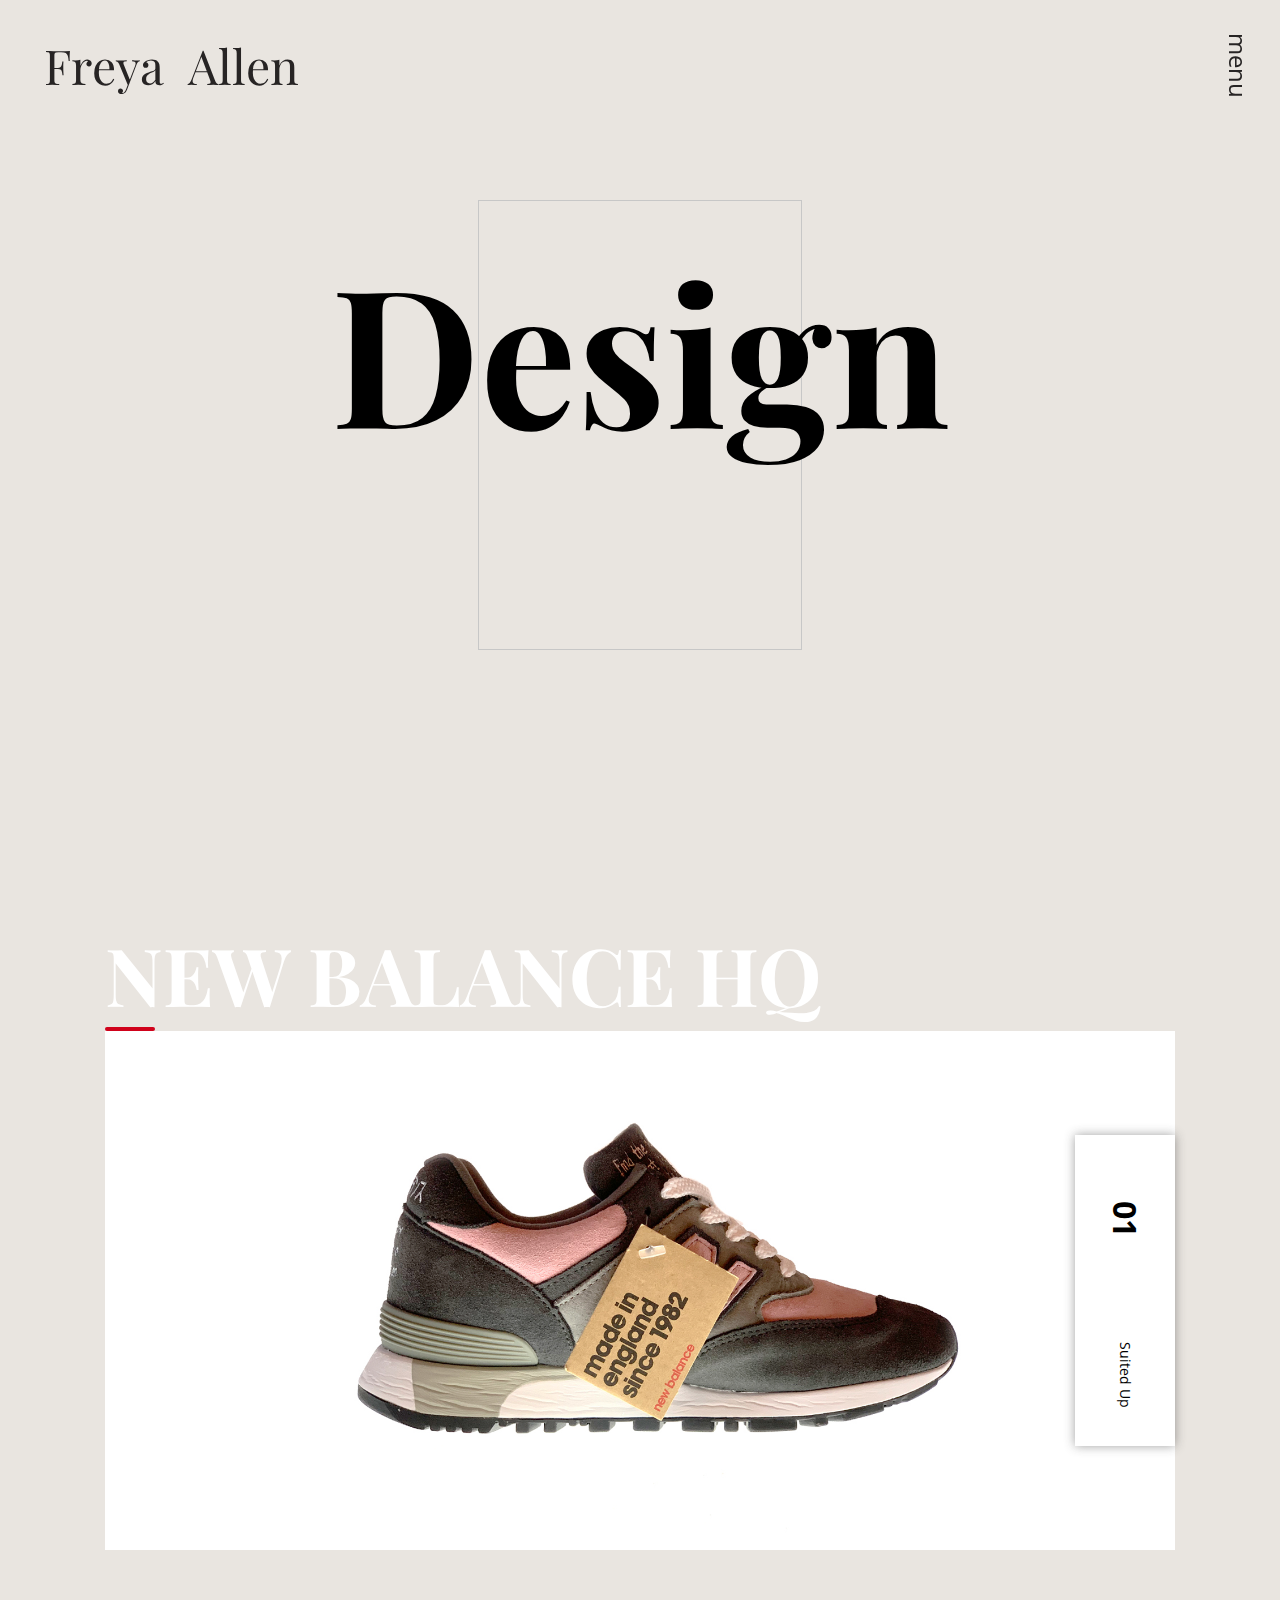
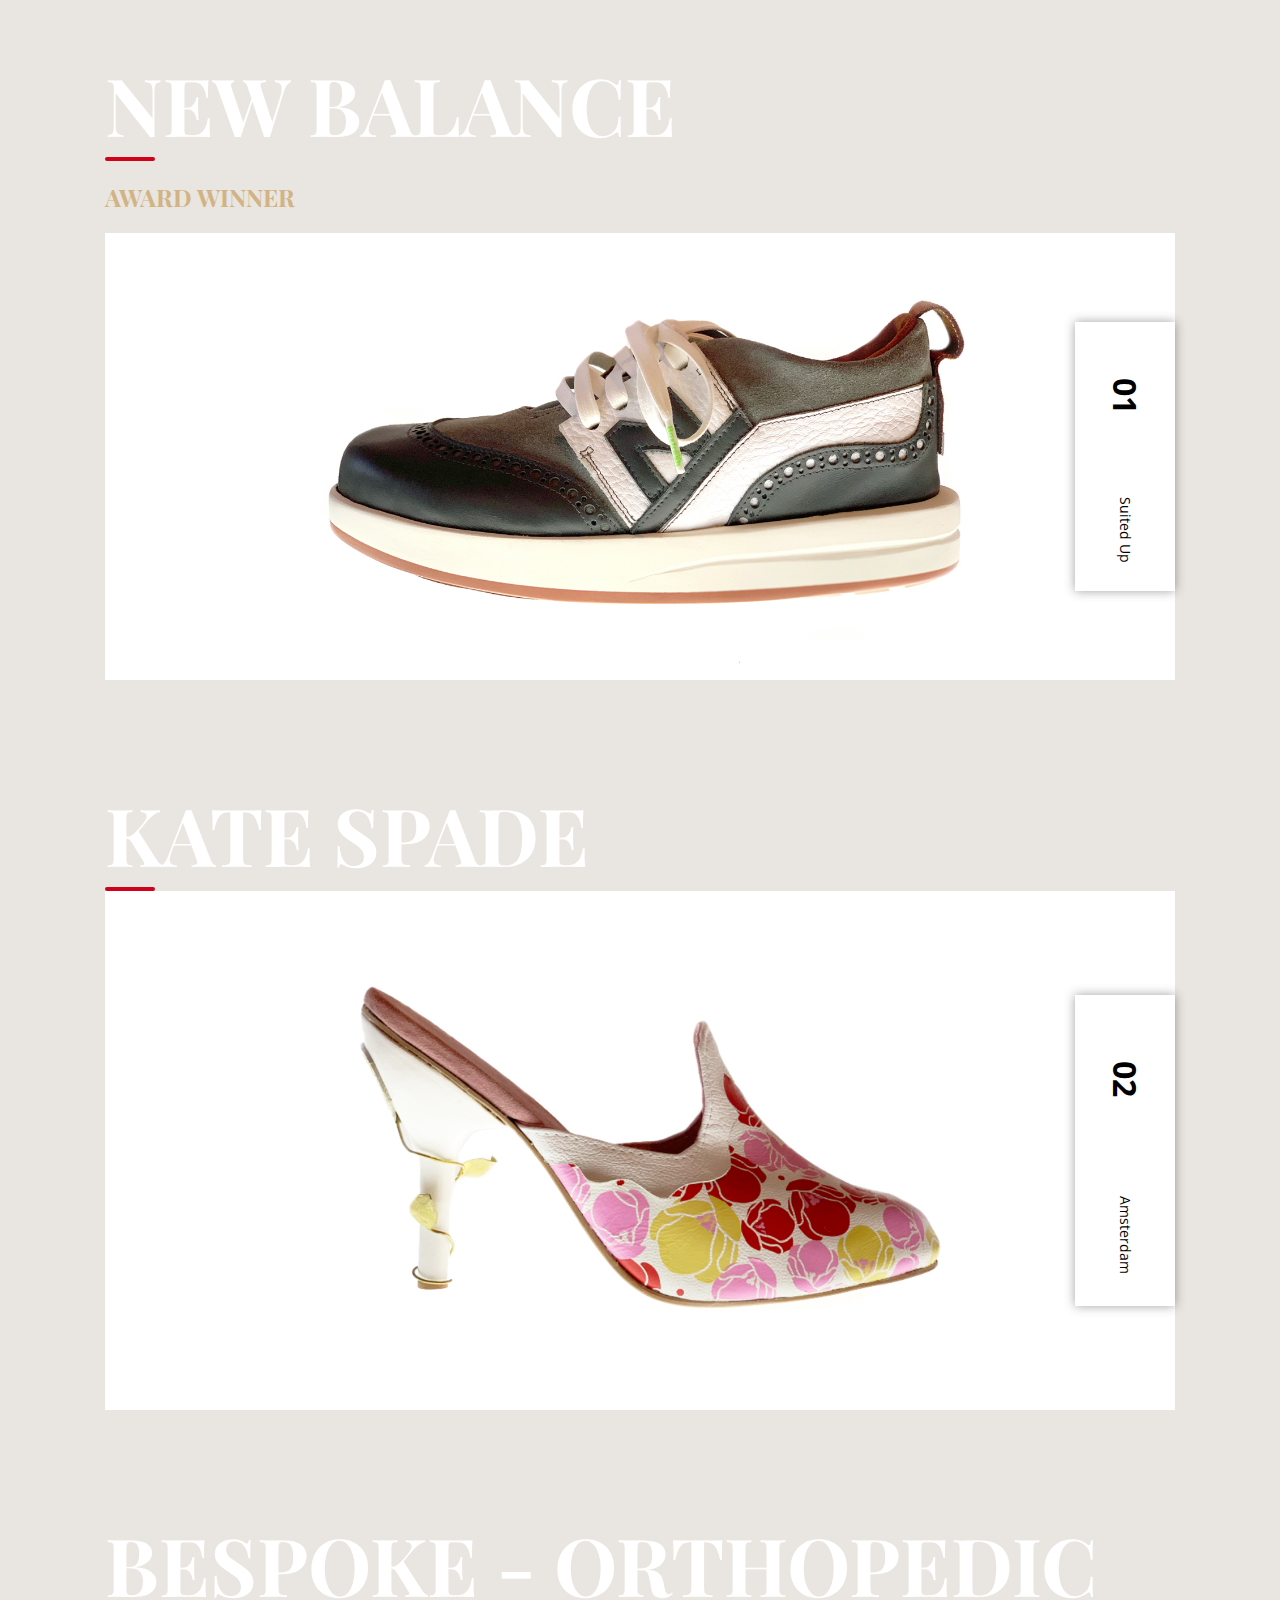
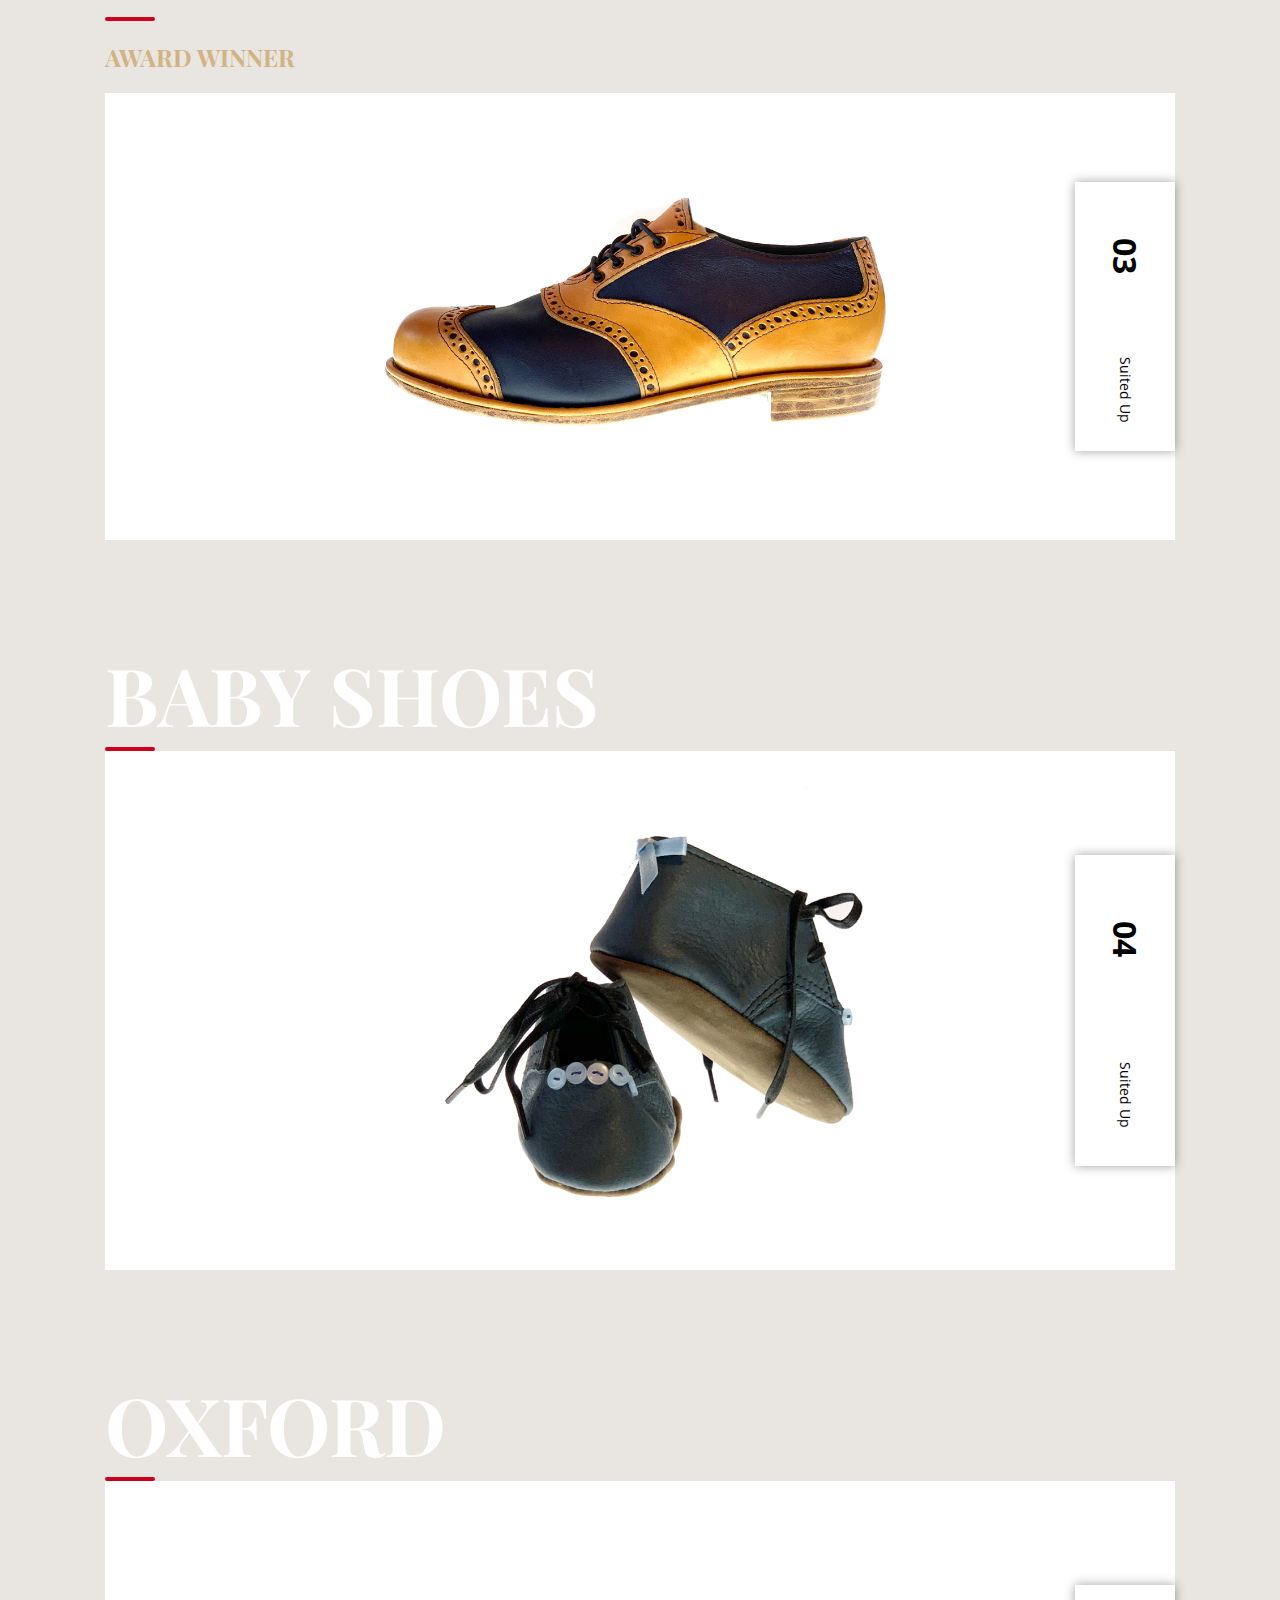
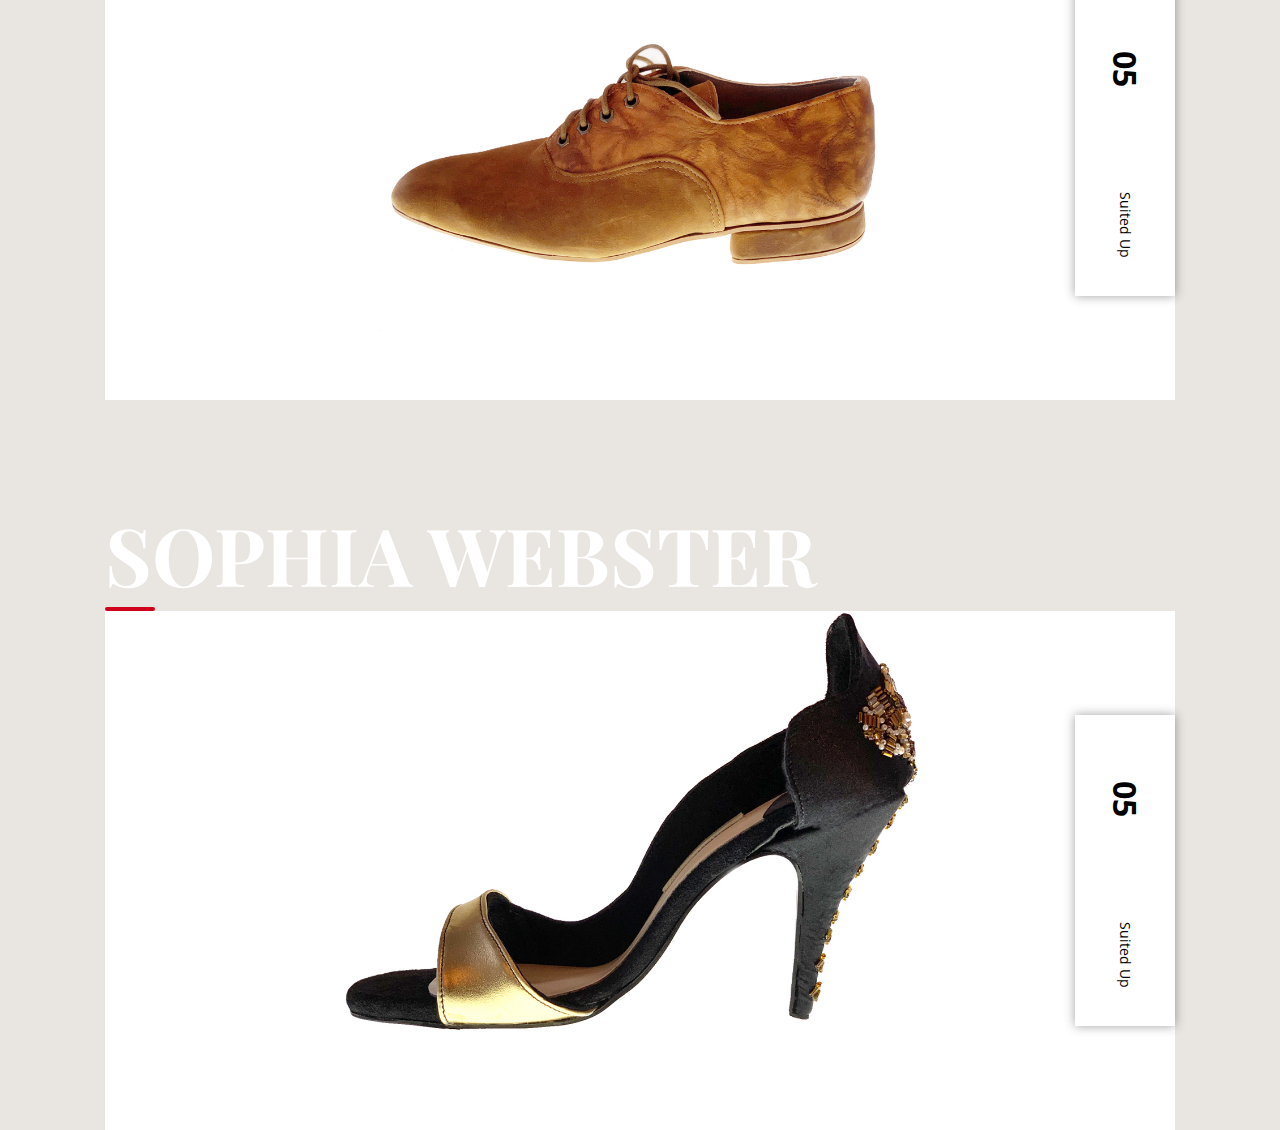
==== index.html @ 52ff070d "tilt.js removed" ====
<!doctype html>
<html lang="en">

<head>
    <meta charset="utf-8">
    <meta name="viewport" content="width=device-width, initial-scale=1.0">
    <title>P-Number</title>
    <link href="https://fonts.googleapis.com/css?family=Open+Sans:300,400" rel="stylesheet">
    <link rel="stylesheet" href="https://use.fontawesome.com/releases/v5.6.1/css/all.css" integrity="sha384-gfdkjb5BdAXd+lj+gudLWI+BXq4IuLW5IT+brZEZsLFm++aCMlF1V92rMkPaX4PP"
        crossorigin="anonymous">
    <link href="https://fonts.googleapis.com/css?family=Playfair+Display:400,700" rel="stylesheet">
    <link rel="stylesheet" href="css/styles.css">
</head>

<body id="body">


    <div id="navbar">
        <a href="portfolio.html">
            <ul class="logo" id="logo">
                <li class="spaced">F</li>
                <li class="ghost">r</li>
                <li class="ghost">e</li>
                <li class="ghost">y</li>
                <li class="ghost">a</li>
                <li class="spaced">A</li>
                <li class="ghost">l</li>
                <li class="ghost">l</li>
                <li class="ghost">e</li>
                <li class="ghost">n</li>
            </ul>
        </a>

        <a href="#" class="menu" id="menu">menu</a>
    </div>

    <nav class="overlay" id="overlay">

        <div class="right">
            <div class="right-one"></div>
            <div class="right-two"></div>
        </div>

        <ul>
            <li><a href="index.html">Portfolio</a><span class="number">01</span></li>
            <li><a href="gallery.html">Gallery</a><span class="number">02</span></li>
            <li><a href="about.html">About</a><span class="number">03</span></li>
            <li><a href="contact.html">Contact</a><span class="number">04</span></li>
        </ul>

        <a href="#" class="menu" id="close">close</a>

    </nav>


    <div class="floating-links">
        <a class="social"><i class="fab fa-linkedin"></i></a>
        <a class="social"><i class="fab fa-instagram"></i></a>
        <a class="social"><i class="fab fa-behance-square"></i></a>
    </div>


    <main>





        <section class="titles" id="titles">
            <div class="borderbox" id="borderbox">
                <h1 class="big-title">Design</h1>
                <svg width="312px" height="152px" viewBox="0 0 312 152" version="1.1" xmlns="http://www.w3.org/2000/svg"
                    xmlns:xlink="http://www.w3.org/1999/xlink">
                    <!-- Generator: Sketch 52.5 (67469) - http://www.bohemiancoding.com/sketch -->
                    <title>Artboard</title>
                    <desc>Created with Sketch.</desc>
                    <g id="Artboard" stroke="none" stroke-width="1" fill="none" fill-rule="evenodd">
                        <g id="shoe" transform="translate(15.000000, 11.000000)" stroke="#000000" stroke-width="2">
                            <g id="Shoes">
                                <path class="shoe" d="M7.92676798,108.830352 C5.75807391,108.830352 4,109.95956 4,111.352508 L4,119.647544 C4,122.781678 7.95566629,125.322394 12.8352279,125.322394 L261.682605,125.322394 C266.562167,125.322394 271.020222,122.781678 271.020222,119.647544 C272.466019,106.096381 272.466019,99.3207992 271.020222,99.3207992 L7.92676798,108.830352 Z"
                                    id="Rectangle-8"></path>
                                <path class="shoe" d="M171.928632,5.70487877 C171.851693,5.70485238 171.774755,5.70567859 171.697834,5.70735722 C165.947253,5.83285117 161.387218,10.5963514 161.512712,16.3469328 L161.66393,23.2762868 C161.665321,23.3399941 161.66874,23.4036409 161.674184,23.4671304 C161.815733,25.1179241 163.268714,26.3414106 164.919508,26.1998659 C166.960008,26.0249017 168.760836,26.2415156 170.314018,26.8614777 C172.241778,27.6309549 176.656843,30.1978385 183.656652,34.6070574 C184.157229,34.922374 184.739861,35.0826467 185.331283,35.0677217 C186.987616,35.0259228 188.296454,33.6493148 188.254655,31.9929822 L187.591378,5.71024906 L171.928632,5.70487877 Z"
                                    id="Rectangle-9" transform="translate(174.882906, 20.386778) rotate(40.000000) translate(-174.882906, -20.386778) "></path>
                                <path class="shoe" d="M8.4105166,104.100844 L260.566667,104.100844 C263.32809,104.100844 265.566667,101.862268 265.566667,99.100844 L265.566667,37.7873596 C265.566667,19.2167689 259.309363,19.2167689 246.794756,37.7873596 C218.4,74.6890574 179.723333,68.1194475 170.074771,29.9380084 C166.499253,11.0083175 154.065715,15.9864051 131.461982,28.7286441 C121.816383,34.166088 110.318842,41.0173452 96.867397,48.0279806 C74.6831867,59.5899663 47.1845877,71.5854416 13.9142346,78.3874522 C2.9617796,84.653914 -0.37758099,92.2748937 3.896153,101.250391 L3.8961597,101.250388 C4.7252758,102.991659 6.4819267,104.100844 8.4105166,104.100844 Z"
                                    id="Path-2" transform="translate(133.831736, 60.757785) rotate(-2.000000) translate(-133.831736, -60.757785) "></path>
                                <path class="shoe" d="M23.1082655,98.951984 L249.991917,91.2691969 C252.862739,91.2691969 255.19,89.2047564 255.19,86.6581399 L255.19,65.3039003"
                                    id="Path-3" stroke-linecap="round"></path>
                            </g>
                        </g>
                    </g>
                </svg>
            </div>
        </section>

        <div id="container">
            <div id="inner"></div>
          </div>

          <div class="box">
            <div class="box-titles">
                <h1 class="project-title">NEW BALANCE HQ</h1>
                <div class="line"></div>
                
            </div>
            <div id="image" class="image6">
                <div class="settings">
                    <h5>01</h5>
                    <h6>Suited Up</h6>
                </div>
            </div>
        </div>

        <div class="box">
            <div class="box-titles">
                <h1 class="project-title">NEW BALANCE</h1>
                <div class="line"></div>
                <h3 class="award">Award Winner</h3>
            </div>
            <div id="image" class="image1">
                <div class="settings">
                    <h5>01</h5>
                    <h6>Suited Up</h6>
                </div>
            </div>
        </div>

        <div class="box">
            <div class="box-titles">
                <h1 class="project-title">KATE SPADE</h1>
                <div class="line"></div>
            </div>
            <div id="image" class="image2">
                <div class="settings">
                    <h5>02</h5>
                    <h6>Amsterdam</h6>
                </div>
            </div>
        </div>

        <div class="box">
            <div class="box-titles">
                <h1 class="project-title">bespoke - orthopedic</h1>
                <div class="line"></div>
                <h3 class="award">Award Winner</h3>
            </div>
            <div id="image" class="image3">
                <div class="settings">
                    <h5>03</h5>
                    <h6>Suited Up</h6>
                </div>
            </div>

        </div>

        <div class="box">
            <div class="box-titles">
                <h1 class="project-title">baby shoes</h1>
                <div class="line"></div>
            </div>
            <div id="image" class="image4">
                <div class="settings">
                    <h5>04</h5>
                    <h6>Suited Up</h6>
                </div>
            </div>
        </div>

        <div class="box">
            <div class="box-titles">
                <h1 class="project-title">oxford
                </h1>
                <div class="line"></div>
            </div>
            <div id="image" class="image5">
                <div class="settings">
                    <h5>05</h5>
                    <h6>Suited Up</h6>
                </div>
            </div>
        </div>

        <div class="box">
            <div class="box-titles">
                <h1 class="project-title">Sophia Webster
                </h1>
                <div class="line"></div>
            </div>
            <div id="image" class="image7">
                <div class="settings">
                    <h5>05</h5>
                    <h6>Suited Up</h6>
                </div>
            </div>
        </div>

    </main>


    <script src="js/work.js"></script>



</body>


</html>
---- css/styles.css ----
/* MOBILE AND GLOBAL STYLES */


#titles {
  perspective: 25px;
}

#borderbox {
  transition: transform 0.5s;
}


.shoe {
  stroke: rgb(39, 36, 36);
  stroke-width: 1;
  stroke-dasharray: 1150;
  stroke-dashoffset: 1150;
  animation: offset 3s 0.5s linear forwards;
}

@keyframes offset {
  100% {
    stroke-dashoffset: 0;
  }
}


* {
  margin: 0;
  padding: 0;
  font-family: 'Playfair Display', serif;
  box-sizing: border-box;
  cursor: url('../svg/cursor.svg'), default;
}

a {
  text-decoration: none;
}

body {
  background-color: rgb(233, 229, 224);
  transition: 1s;
}

main {
  margin: 200px 0 0 0;
}

.big-title {
  font-size: 400%;
  white-space: nowrap;
}

.floating-links {
  width: 85px;
  height: 40%;
  margin: auto;
  position: fixed;
  display: flex;
  flex-direction: column;
  justify-content: center;
  visibility: hidden;
}

.social {
  color: #D1B384;
  margin: 0 auto 5px auto;
  text-align: center;
  font-size: 200%;
  transition: 0.5s;
}

.social:hover {
  color: white;
}

#titles {
  transition: 2s;
}

.scaled {
  transform: scale(0.3);
  transition: 2s;
}

#navbar {
  top: 0px;
  position: fixed;
  width: 100%;
  height: 70px;
  z-index: 1;
}

.line {
  height: 4px;
  width: 50px;
  background-color: #D0021B;
  border-radius: 100px;
}

.logo {
  list-style-type: none;
  display: inline-block;
  margin-left: 20px;
  padding: 0;
  height: 70px;
  line-height: 70px;
  color: rgb(39, 36, 36);
}

.logo li {

  float: left;
  font-size: 200%;
  opacity: 1;
  transition: all 0.3s ease-in-out;
  max-width: 2em;
}

.logo.hidden li.spaced {
  padding-left: 0;
}

.logo li.spaced {
  padding-left: 0.5em;
}

.logo.hidden li.ghost {
  opacity: 0;
  max-width: 0;
}

.menu {
  margin-right: 10px;
  height: 70px;
  line-height: 70px;
  float: right;
  transform: rotate(90deg);
  color: rgb(39, 36, 36);
  font-size: 100%;
  border-bottom: 2px solid transparent;
  transition: 0.5s;
  font-family: 'Open Sans', sans-serif;
}



.menu:hover {
  border-bottom: 2px solid rgb(39, 36, 36);
}

#close {
  color: white;
  border-bottom: 2px solid transparent;
}

#close:hover {
  border-bottom: 2px solid white;
}



.overlay {
  position: fixed;
  background-color: rgb(39, 36, 36);
  top: 0;
  left: 0;
  width: 100%;
  height: 0%;
  opacity: 0;
  visibility: hidden;
  transition: opacity .35s, visibility .35s;
  overflow: hidden;
  z-index: 2;
}

.overlay ul {
  flex: 1;
  height: 100vh;
  display: flex;
  flex-direction: column;
  justify-content: center;
  margin: 0 0 0 0;
  font-size: 300%;
  list-style: none;
  text-align: right;
}

.overlay ul li {
  margin: 20px 10px;

}

.overlay ul li a {
  text-decoration: none;
  color: rgb(134, 134, 134);
  transition: 0.5s;
  border-right: 2px solid rgb(134, 134, 134);
  padding-right: 30px;
}

.number {
  display: inline-block;
  transform: rotate(90deg);
  font-size: 50%;
  font-weight: 700;
  color: rgb(134, 134, 134);
  transition: 0.5s;

}

.overlay ul li a:hover {
  color: white;
  border-right: 2px solid white;
}

.overlay ul li a:hover~.number {
  color: white;
}

.overlay.open {
  opacity: 1;
  visibility: visible;
  height: 100%;
}

nav {
  display: flex;
  flex-direction: row;
}

.right {
  visibility: hidden;
  flex: 1;
  height: 100vh;
  display: flex;
  flex-direction: column;
}

.right-one {
  visibility: hidden;
  flex: 1;
  background-image: url(../images/img2.jpg);
  background-position: center;
  background-size: cover;
}


.right-two {
  visibility: hidden;
  flex: 1;
  background-image: url(../images/img2.png);
  background-position: center;
  background-size: cover;
}


.box {
  width: 95%;
  height: 70vh;
  margin: 100px auto 0 auto;
  text-align: left;
  position: relative;
  display: flex;
  flex-direction: column;
  transition: 1s;
}

.box:hover>.box-titles>.line {
  width: 300px;
  transition: 0.2s;
}

.line {
  transition: 0.2s;
}

h5 {
  margin: auto 0;
  font-size: 200%;
  font-family: 'Open Sans', sans-serif;
}

h6 {
  margin: auto 0;
  font-size: 90%;
  font-family: 'Open Sans', sans-serif;
  font-weight: 400;
  padding-bottom: 0px;
}

h6,
h5 {
  transform: rotate(0deg);
  margin: auto;
}

.settings {
  height: 60px;
  width: 70%;
  background-color: rgb(255, 255, 255);
  float: right;
  margin: 0 auto;
  display: flex;
  flex-direction: row;
  justify-content: space-around;
  box-shadow: 0px 0px 10px 0px rgba(50, 50, 50, 0.46);
}

#image {
  position: relative;
  height: 100%;
  display: flex;
  flex-direction: column;
  justify-content: flex-end;
}

.image1 {
  background-image: url(../images/shoes/NB1.jpg);
  background-position: center;
  background-size: cover;
}


.image1:hover {
  animation: image-1 8s infinite;
}

@keyframes image-1 {

  0% {
    background-image: url(../images/shoes/NB1.jpg);
  }

  25% {
    background-image: url(../images/shoes/NB2.jpg);
  }

  50% {
    background-image: url(../images/shoes/NB3.jpg);
  }

  75% {
    background-image: url(../images/shoes/NB4.jpg);
  }

  100% {
    background-image: url(../images/shoes/NB1.jpg);
  }
}

.image2 {
  background-image: url(../images/shoes/amsterdam2.jpg);
  background-position: center;
  background-size: cover;
}

.image2:hover {
  animation: image-2 8s infinite;
}

@keyframes image-2 {

  0% {
    background-image: url(../images/shoes/amsterdam2.jpg);
  }

  25% {
    background-image: url(../images/shoes/amsterdam1.jpg);
  }

  50% {
    background-image: url(../images/shoes/amsterdam3.jpg);
  }

  75% {
    background-image: url(../images/shoes/amsterdam4.jpg);
  }

  100% {
    background-image: url(../images/shoes/amsterdam2.jpg);
  }
}


.image3 {
  background-image: url(../images/shoes/bespoke3.jpg);
  background-position: center;
  background-size: cover;
}

.image3:hover {
  animation: image-3 8s infinite;
}

@keyframes image-3 {

  0% {
    background-image: url(../images/shoes/bespoke3.jpg);
  }

  33% {
    background-image: url(../images/shoes/bespoke2.jpg);
  }

  66% {
    background-image: url(../images/shoes/bespoke4.jpg);
  }

  100% {
    background-image: url(../images/shoes/bespoke3.jpg);
  }
}


.image4 {
  background-image: url(../images/shoes/babyshoe1.jpg);
  background-position: center;
  background-size: cover;
}

.image4:hover {
  animation: image-4 8s infinite;
}

@keyframes image-4 {

  0% {
    background-image: url(../images/shoes/babyshoe1.jpg);
  }

  25% {
    background-image: url(../images/shoes/babyshoe2.jpg);
  }

  50% {
    background-image: url(../images/shoes/babyshoe3.jpg);
  }

  75% {
    background-image: url(../images/shoes/babyshoe4.jpg);
  }

  100% {
    background-image: url(../images/shoes/babyshoe1.jpg);
  }
}


.image5 {
  background-image: url(../images/shoes/Oxford1.jpg);
  background-position: center;
  background-size: cover;
}

.image5:hover {
  animation: image-5 8s infinite;
}

@keyframes image-5 {

  0% {
    background-image: url(../images/shoes/Oxford1.jpg);
  }

  33% {
    background-image: url(../images/shoes/Oxford2.jpg);
  }

  66% {
    background-image: url(../images/shoes/oxford3.jpg);
  }

  100% {
    background-image: url(../images/shoes/Oxford1.jpg);
  }
}


.image6 {
  background-image: url(../images/shoes/HQ1.jpg);
  background-position: center;
  background-size: cover;
}

.image6:hover {
  animation: image-6 8s infinite;
}

@keyframes image-6 {

  0% {
    background-image: url(../images/shoes/HQ1.jpg);
  }

  25% {
    background-image: url(../images/shoes/HQ2.jpg);
  }

  50% {
    background-image: url(../images/shoes/HQ3.jpg);
  }

  75% {
    background-image: url(../images/shoes/HQ4.jpg);
  }

  100% {
    background-image: url(../images/shoes/HQ1.jpg);
  }
}


.image7 {
  background-image: url(../images/shoes/sophia1.jpg);
  background-position: center;
  background-size: cover;
}

.image7:hover {
  animation: image-7 8s infinite;
}

@keyframes image-7 {

  0% {
    background-image: url(../images/shoes/sophia1.jpg);
  }

  25% {
    background-image: url(../images/shoes/sophia2.jpg);
  }

  50% {
    background-image: url(../images/shoes/sophia3.jpg);
  }

  75% {
    background-image: url(../images/shoes/sophia4.jpg);
  }

  100% {
    background-image: url(../images/shoes/sophia1.jpg);
  }
}

.box-titles {
  position: relative;
  color: white;
}

.project-title {
  font-size: 200%;
  text-transform: uppercase;
}

.award {
  color: #D1B384;
  text-transform: uppercase;
  margin: 20px 0 20px 0;
  font-size: 100%;
}

.project-description {
  margin: 20px 0 0 0;
  font-size: 100%;
  letter-spacing: 2px;
  font-family: 'Open Sans', sans-serif;
  font-weight: 100;
}

.titles {
  text-align: center;
  margin: 20vh auto 30vh auto;
  width: calc(100% - 160px);
}

.white-text {
  color: white;
}


.black-bc {
  background-color: rgb(39, 36, 36);
  transition: 1s;
}



/*    Contact Page     */

.separator {
  display: flex;
  width: 90%;
  height: 1px;
  background-color: rgb(199, 199, 199);
  margin: 50px auto;
}

.contact-page {
  width: 100%;
  display: flex;
  flex-direction: column;
  justify-content: space-evenly;
  padding-bottom: 150px;
}

.contact-text {
  width: 90%;
  margin: auto;
  font-size: 200%;
}

form {
  width: 90%;
  margin: auto;
  font-size: 200%;
  display: flex;
  flex-direction: column;
}

label {
  margin-bottom: 10px;
}

input {
  outline: none;
  margin-bottom: 50px;
  background-color: transparent;
  border: none;
  border-bottom: 1px solid rgb(39, 36, 36);
  width: 100%;
  height: 50px;
  font-size: 70%;
  transition: 0.5s;
}

input:focus {
  border-bottom: 1px solid #D1B384;
}

textarea {
  outline: none;
  margin-bottom: 50px;
  background-color: transparent;
  border: none;
  border-bottom: 1px solid rgb(39, 36, 36);
  width: 100%;
  font-size: 70%;
}

button {
  margin: 50px auto 0 0;
  font-size: 50%;
  background-color: rgb(39, 36, 36);
  color: white;
  padding: 20px 40px;
  font-weight: 100;
  font-family: 'Open Sans', sans-serif;
  transition: 0.3s;
  font-size: 50%;
  margin-bottom: 50px;

}

button:hover {
  background-color: rgb(51, 49, 49);
}


/*  End contact page   */

/*  Gallery   */

.img-col {
  display: flex;
  flex-direction: row;
  flex-wrap: wrap;
  width: 100%;
  margin: auto;
}

.gallery-img {
  margin: auto;
  object-fit: cover;
  height: 50vh;
  width: 100%;
}

.borderbox {
  display: flex;
  flex-direction: column;
  align-items: center;
  justify-content: center;
  margin: auto;
  border: 1px solid rgb(199, 199, 199);
  width: 50%;
  min-height: 50vh;
  transition: 1s;
}

.black-border {
  border: 1px solid rgb(39, 36, 36);
}

.about-img {
  margin: auto;
  object-fit: cover;
  width: 90%;
  height: 70vh;
}

.about-page {
  width: 100%;
  display: flex;
  flex-direction: column;
  justify-content: space-between;
}

.about-text {
  display: flex;
  flex-direction: column;
  justify-content: flex-start;
  width: 90%;
  margin: auto auto 50px auto;
  font-size: 200%;
}

.button {
  margin: 50px auto 0 0;
  font-size: 50%;
  background-color: rgb(39, 36, 36);
  color: white;
  padding: 20px 40px;
  font-weight: 100;
  font-family: 'Open Sans', sans-serif;
  transition: 0.3s;

}

.button:hover {
  background-color: rgb(51, 49, 49);

}

/*  End gallery page   */

/*  About   */

.cv {
  padding-top: 100px;
  margin: auto;
  width: 95%;
  display: flex;
  flex-direction: column;
  height: 100vh;
}

.cv-title {
  font-size: 350%;
}

.xp-list {
  list-style-position: inside;
  list-style-image: url(../svg/bulletpoint.svg)
}

.xp-title {
  font-size: 150%;
}


/*  End about page   */

/* TABLET STYLES */


@media screen and (min-width: 500px) {

  /* applies to screens wider than 499px */
  main {
    margin: 200px 20px 0 20px;
  }

  #navbar {
    top: 30px;
    background-color: transparent;
  }

  .box,
  .about-page,
  .contact-page {
    width: calc(100% - 160px);
    margin: auto;
  }

  .box {
    margin-top: 100px;
  }

  .logo li {
    font-size: 250%;
  }

  .menu {
    font-size: 120%;
  }

  .overlay ul {

    font-size: 500%;
  }

  .right {
    visibility: hidden;
  }

  .right-one {
    visibility: hidden;
  }

  .right-two {
    visibility: hidden;
  }

  .dark {
    background-color: transparent;
    transition: 1s;
  }

  .img-col {
    width: calc(100% - 170px);
  }

  .floating-links {
    visibility: visible;
  }
}

/* between tablet and desktop*/
@media screen and (min-width: 800px) {

  .right {
    visibility: visible;
  }

  .right-one {
    visibility: visible;
  }

  .right-two {
    visibility: visible;
  }


  #image {
    position: relative;
    height: 100%;
    display: flex;
    flex-direction: row;
    justify-content: flex-end;
  }

  .settings {
    height: 60%;
    width: 100px;
    background-color: rgb(255, 255, 255);
    float: right;
    margin: auto 0;
    display: flex;
    flex-direction: column;
    justify-content: space-around;
    box-shadow: 0px 0px 10px 0px rgba(50, 50, 50, 0.46);
  }

  h6,
  h5 {
    transform: rotate(90deg);
    margin: auto;
  }

  .gallery-img {
    width: 50%;
  }

  .img-col {
    width: calc(100% - 170px);
  }

  .floating-links {
    visibility: visible;
  }

}


/* DESKTOP STYLES */

@media screen and (min-width: 1000px) {

  /* applies to screens wider than 999px */
  main {
    margin: 200px 20px 0 20px;
  }

  #navbar {
    top: 30px;
    background-color: transparent;
  }

  #close {
    margin: 30px 20px;
  }

  .logo li {
    font-size: 300%;
  }

  .menu {
    font-size: 150%;
  }

  .overlay ul {
    margin: 0 0 0 100px;
    font-size: 600%;
  }

  .right {
    visibility: visible;
  }

  .right-one {
    visibility: visible;
  }

  .right-two {
    visibility: visible;
  }

  .box,
  .cv,
  .img-col,
  .about-img {
    width: calc(100% - 170px);
  }

  .about-img {
    width: 50vh;
  }

  .project-title {
    font-size: 500%;

  }

  .award {
    font-size: 150%;
  }

  .project-description {
    font-size: 180%;
  }

  .big-title {
    font-size: 1200%;
    white-space: nowrap;
  }

  .dark {
    background-color: transparent;
    transition: 1s;
  }

  .contact-page,
  .about-page {
    flex-direction: row;
  }

  .contact-text,
  .about-text {
    width: 30%;
    margin: auto;
  }

  .separator {
    display: none;
  }

  form {
    width: 30%;
    margin: auto;
  }

  .floating-links {
    visibility: visible;
  }

  .borderbox {
    width: 30%;
  }

  .gallery-img {
    width: 50%;
  }


}
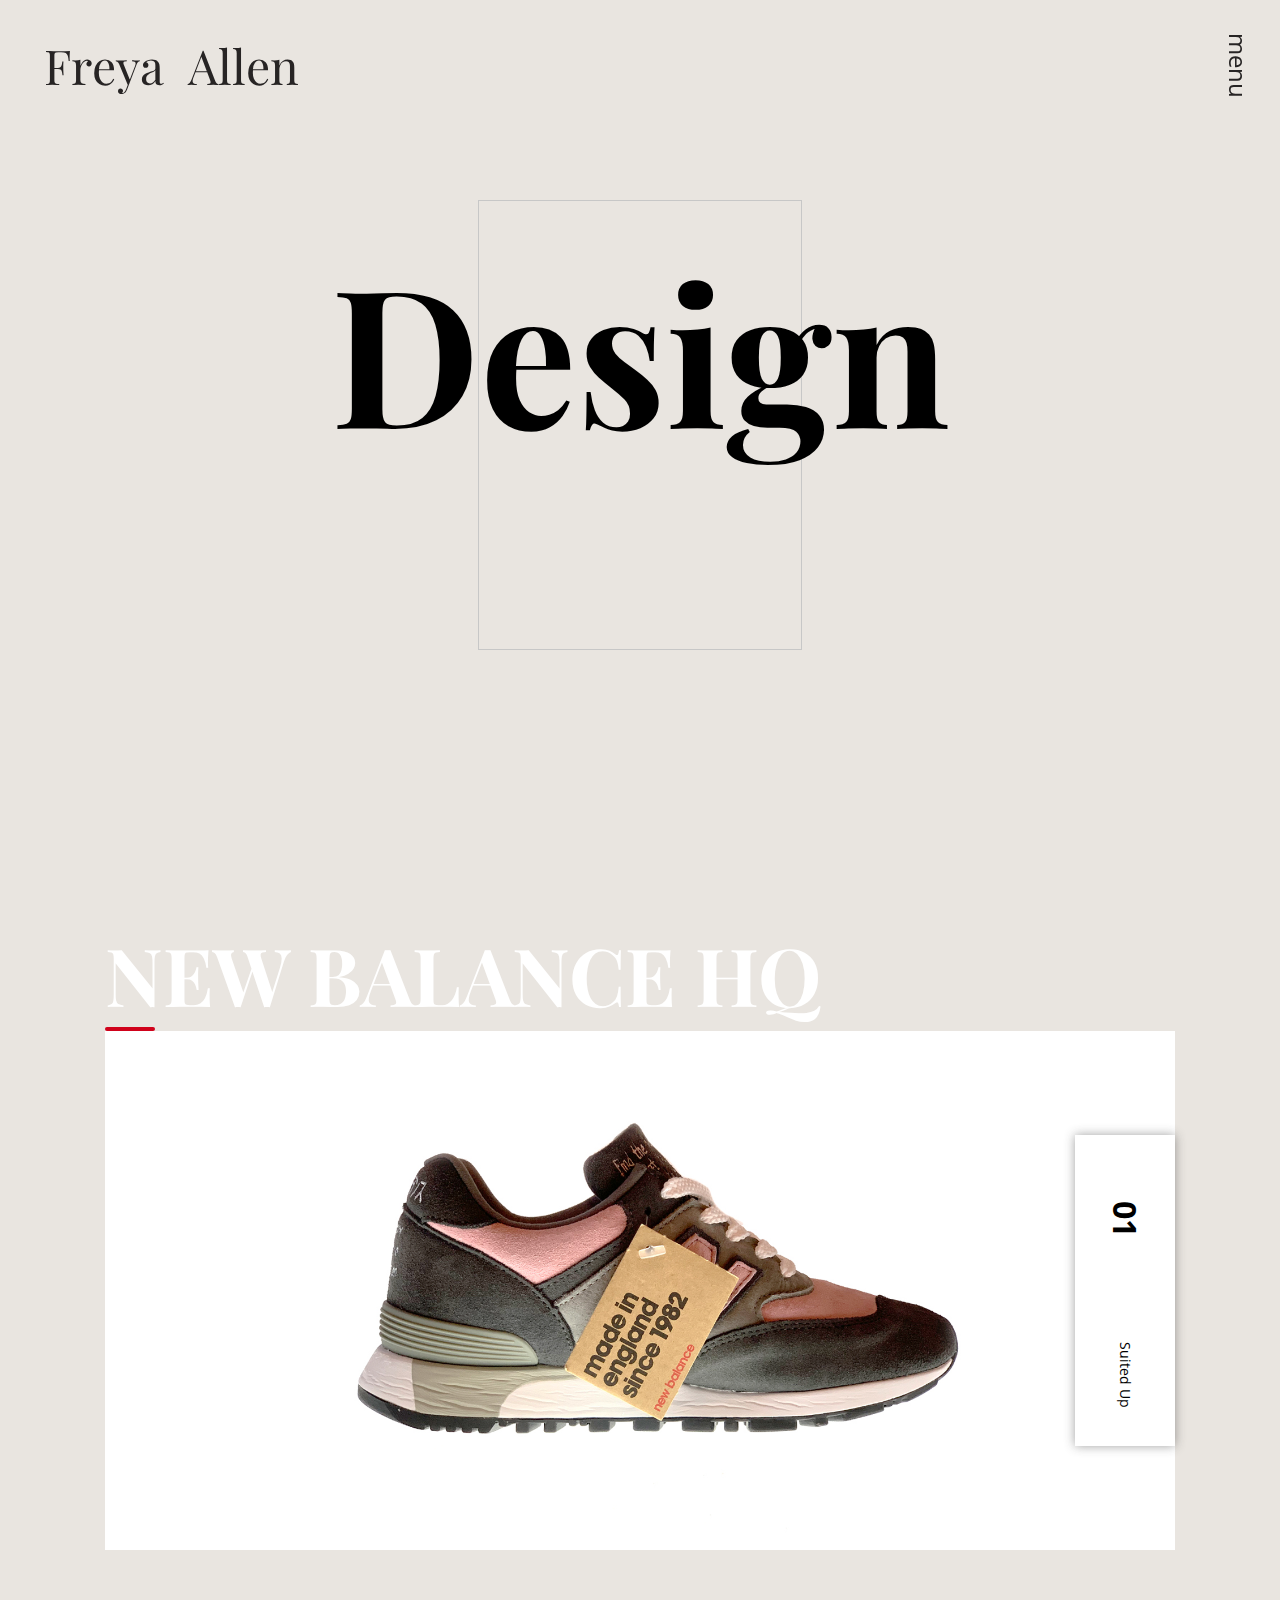
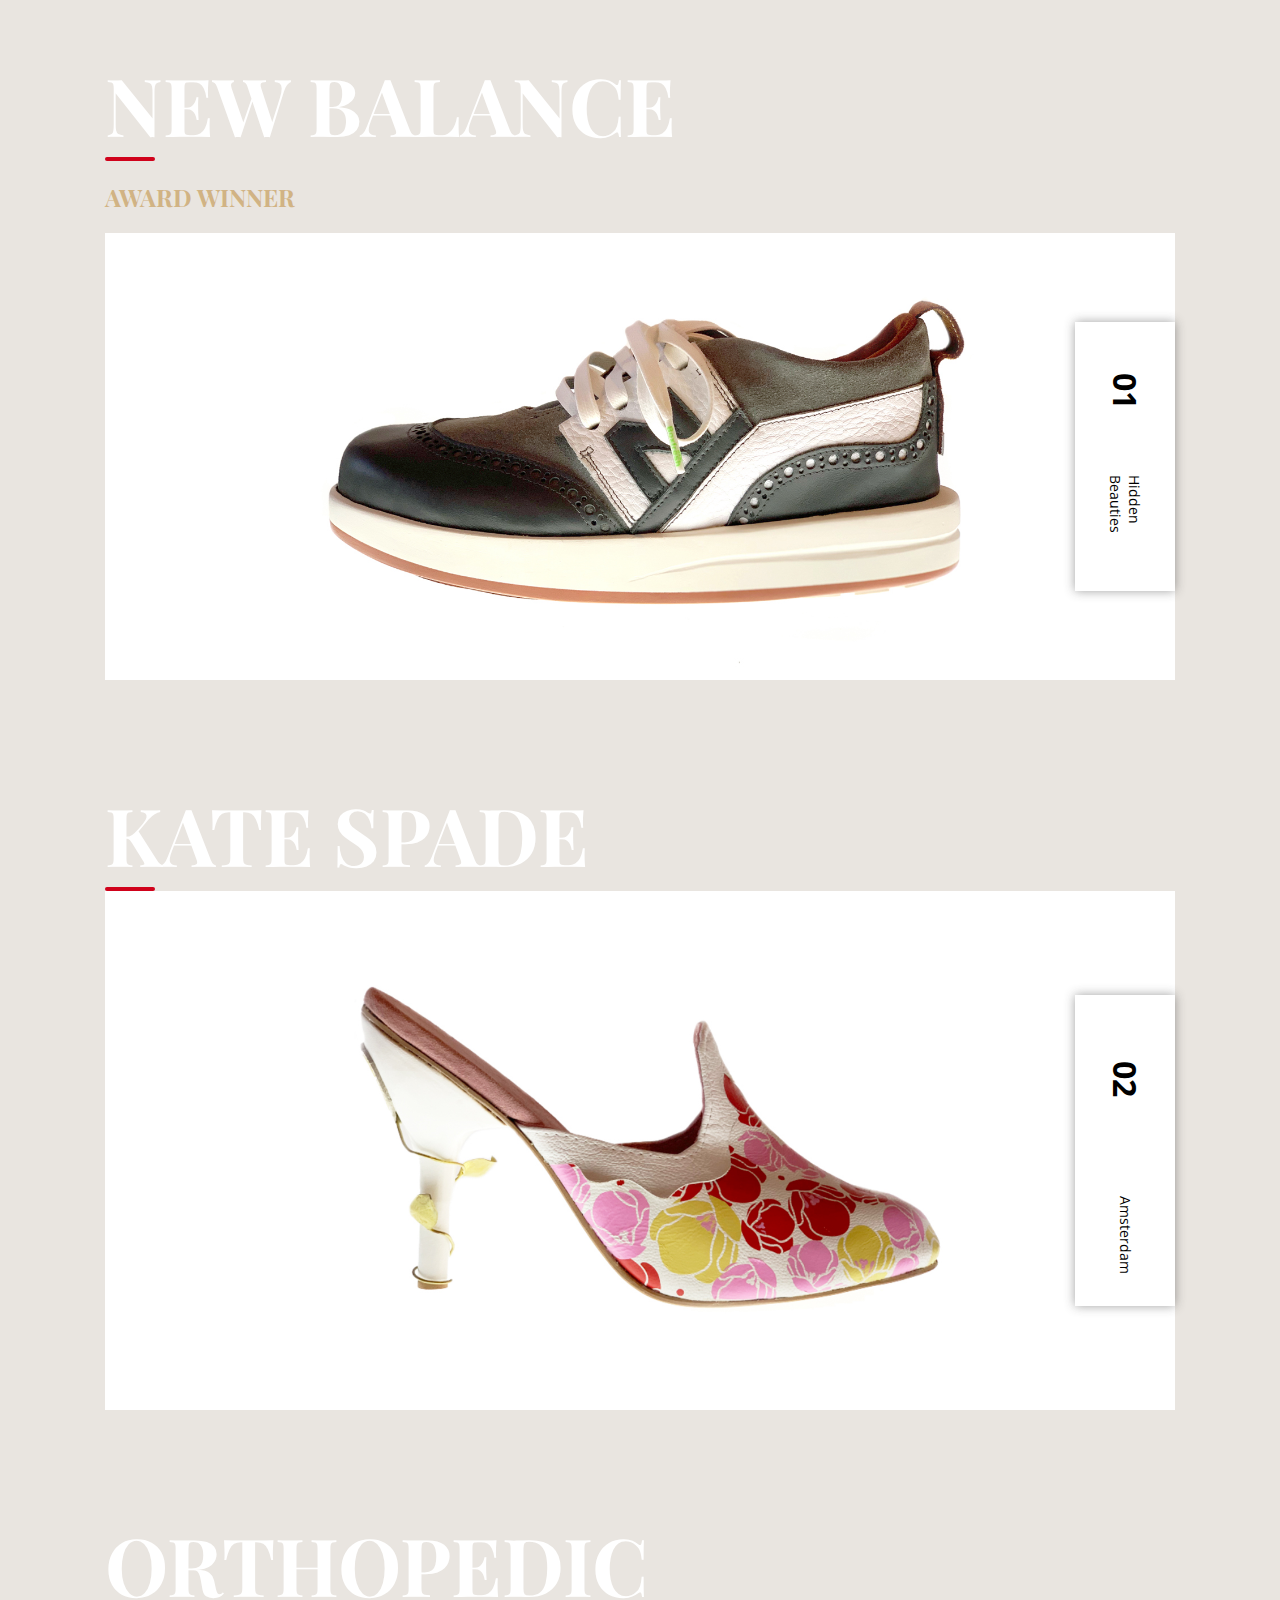
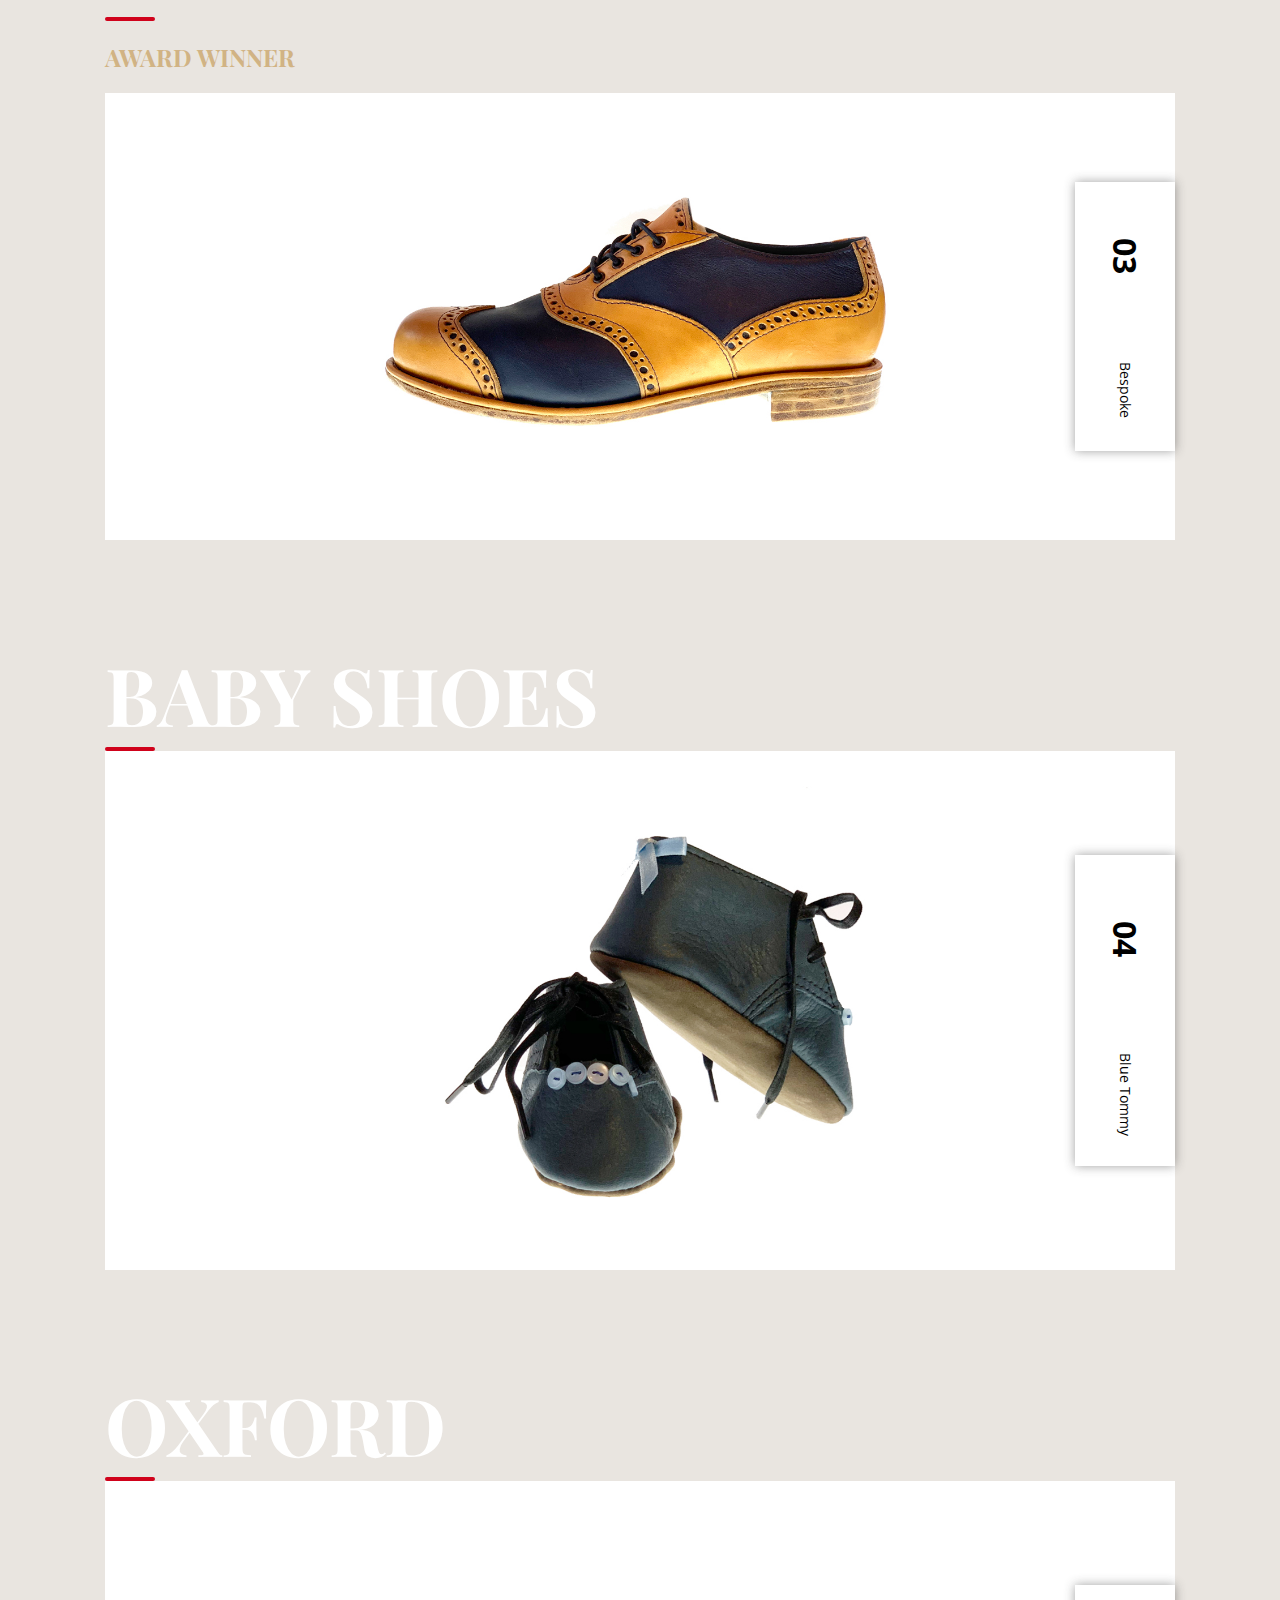
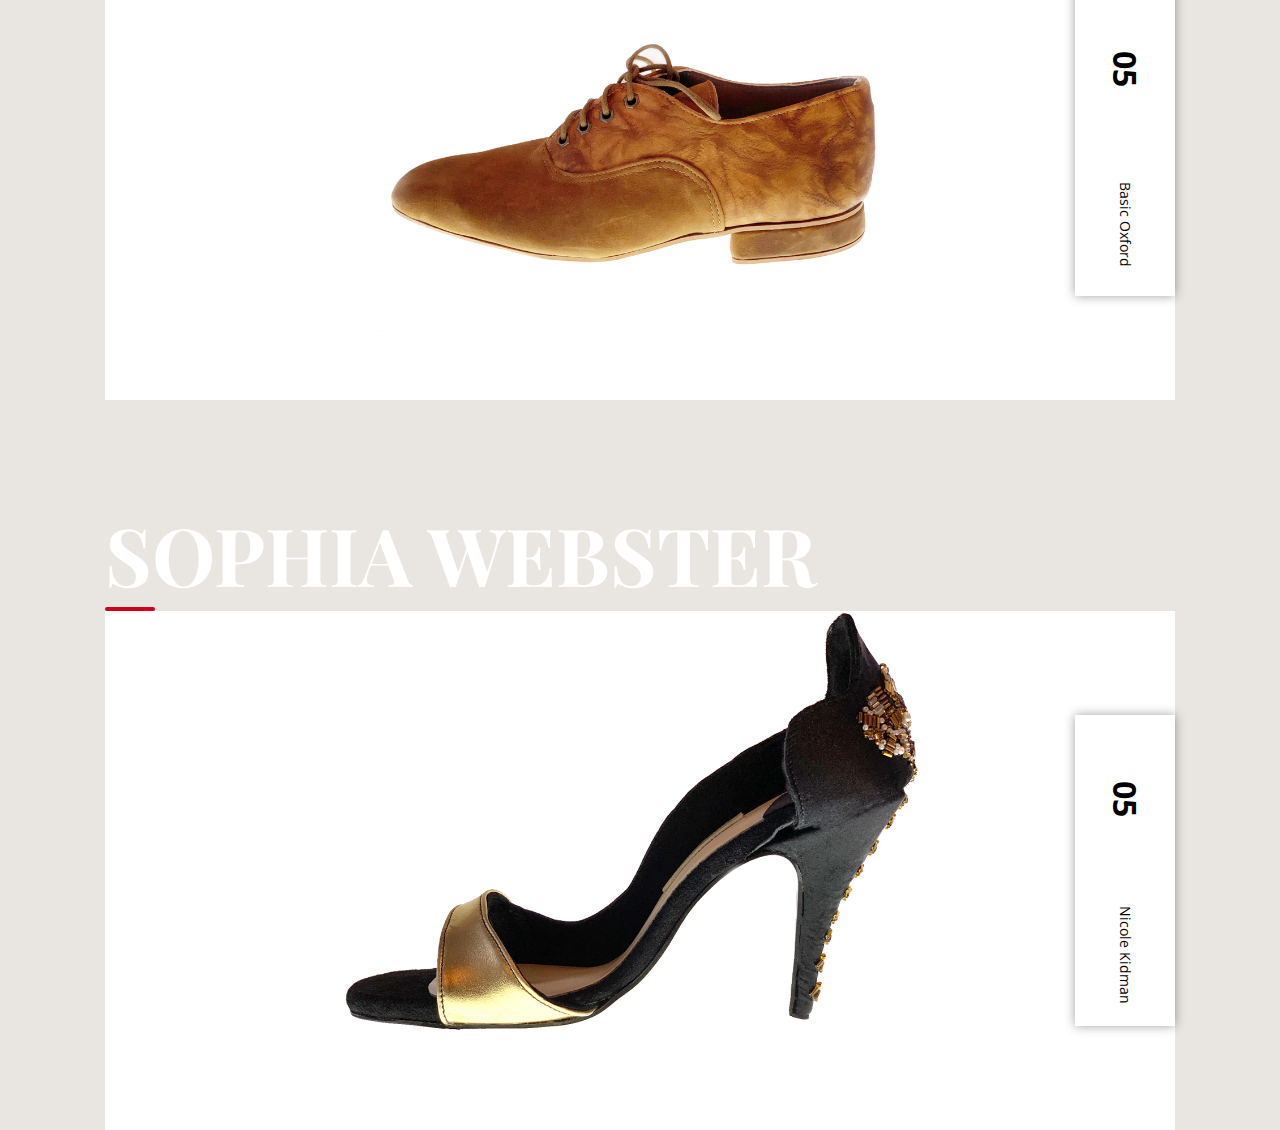
==== commit 9acdeef9: "More images added to the gallery. Javascript is cleaned up. About page is improved" ====
--- a/index.html
+++ b/index.html
@@ -2,202 +2,202 @@
 <html lang="en">
 
 <head>
-    <meta charset="utf-8">
-    <meta name="viewport" content="width=device-width, initial-scale=1.0">
-    <title>P-Number</title>
-    <link href="https://fonts.googleapis.com/css?family=Open+Sans:300,400" rel="stylesheet">
-    <link rel="stylesheet" href="https://use.fontawesome.com/releases/v5.6.1/css/all.css" integrity="sha384-gfdkjb5BdAXd+lj+gudLWI+BXq4IuLW5IT+brZEZsLFm++aCMlF1V92rMkPaX4PP"
-        crossorigin="anonymous">
-    <link href="https://fonts.googleapis.com/css?family=Playfair+Display:400,700" rel="stylesheet">
-    <link rel="stylesheet" href="css/styles.css">
+  <meta charset="utf-8">
+  <meta name="viewport" content="width=device-width, initial-scale=1.0">
+  <meta name=”description” content=”Freya Allen - Footwear Design Portfolio”>
+  <title>P16181523</title>
+  <link href="https://fonts.googleapis.com/css?family=Open+Sans:300,400" rel="stylesheet">
+  <link rel="stylesheet" href="https://use.fontawesome.com/releases/v5.6.1/css/all.css" integrity="sha384-gfdkjb5BdAXd+lj+gudLWI+BXq4IuLW5IT+brZEZsLFm++aCMlF1V92rMkPaX4PP" crossorigin="anonymous">
+  <link href="https://fonts.googleapis.com/css?family=Playfair+Display:400,700" rel="stylesheet">
+  <link rel="stylesheet" href="css/styles.css">
 </head>
 
 <body id="body">
 
 
-    <div id="navbar">
-        <a href="portfolio.html">
-            <ul class="logo" id="logo">
-                <li class="spaced">F</li>
-                <li class="ghost">r</li>
-                <li class="ghost">e</li>
-                <li class="ghost">y</li>
-                <li class="ghost">a</li>
-                <li class="spaced">A</li>
-                <li class="ghost">l</li>
-                <li class="ghost">l</li>
-                <li class="ghost">e</li>
-                <li class="ghost">n</li>
-            </ul>
-        </a>
-
-        <a href="#" class="menu" id="menu">menu</a>
-    </div>
-
-    <nav class="overlay" id="overlay">
-
-        <div class="right">
-            <div class="right-one"></div>
-            <div class="right-two"></div>
-        </div>
-
-        <ul>
-            <li><a href="index.html">Portfolio</a><span class="number">01</span></li>
-            <li><a href="gallery.html">Gallery</a><span class="number">02</span></li>
-            <li><a href="about.html">About</a><span class="number">03</span></li>
-            <li><a href="contact.html">Contact</a><span class="number">04</span></li>
-        </ul>
-
-        <a href="#" class="menu" id="close">close</a>
-
-    </nav>
-
-
-    <div class="floating-links">
-        <a class="social"><i class="fab fa-linkedin"></i></a>
-        <a class="social"><i class="fab fa-instagram"></i></a>
-        <a class="social"><i class="fab fa-behance-square"></i></a>
-    </div>
-
-
-    <main>
-
-
-
-
-
-        <section class="titles" id="titles">
-            <div class="borderbox" id="borderbox">
-                <h1 class="big-title">Design</h1>
-                <svg width="312px" height="152px" viewBox="0 0 312 152" version="1.1" xmlns="http://www.w3.org/2000/svg"
-                    xmlns:xlink="http://www.w3.org/1999/xlink">
-                    <!-- Generator: Sketch 52.5 (67469) - http://www.bohemiancoding.com/sketch -->
-                    <title>Artboard</title>
-                    <desc>Created with Sketch.</desc>
-                    <g id="Artboard" stroke="none" stroke-width="1" fill="none" fill-rule="evenodd">
-                        <g id="shoe" transform="translate(15.000000, 11.000000)" stroke="#000000" stroke-width="2">
-                            <g id="Shoes">
-                                <path class="shoe" d="M7.92676798,108.830352 C5.75807391,108.830352 4,109.95956 4,111.352508 L4,119.647544 C4,122.781678 7.95566629,125.322394 12.8352279,125.322394 L261.682605,125.322394 C266.562167,125.322394 271.020222,122.781678 271.020222,119.647544 C272.466019,106.096381 272.466019,99.3207992 271.020222,99.3207992 L7.92676798,108.830352 Z"
-                                    id="Rectangle-8"></path>
-                                <path class="shoe" d="M171.928632,5.70487877 C171.851693,5.70485238 171.774755,5.70567859 171.697834,5.70735722 C165.947253,5.83285117 161.387218,10.5963514 161.512712,16.3469328 L161.66393,23.2762868 C161.665321,23.3399941 161.66874,23.4036409 161.674184,23.4671304 C161.815733,25.1179241 163.268714,26.3414106 164.919508,26.1998659 C166.960008,26.0249017 168.760836,26.2415156 170.314018,26.8614777 C172.241778,27.6309549 176.656843,30.1978385 183.656652,34.6070574 C184.157229,34.922374 184.739861,35.0826467 185.331283,35.0677217 C186.987616,35.0259228 188.296454,33.6493148 188.254655,31.9929822 L187.591378,5.71024906 L171.928632,5.70487877 Z"
-                                    id="Rectangle-9" transform="translate(174.882906, 20.386778) rotate(40.000000) translate(-174.882906, -20.386778) "></path>
-                                <path class="shoe" d="M8.4105166,104.100844 L260.566667,104.100844 C263.32809,104.100844 265.566667,101.862268 265.566667,99.100844 L265.566667,37.7873596 C265.566667,19.2167689 259.309363,19.2167689 246.794756,37.7873596 C218.4,74.6890574 179.723333,68.1194475 170.074771,29.9380084 C166.499253,11.0083175 154.065715,15.9864051 131.461982,28.7286441 C121.816383,34.166088 110.318842,41.0173452 96.867397,48.0279806 C74.6831867,59.5899663 47.1845877,71.5854416 13.9142346,78.3874522 C2.9617796,84.653914 -0.37758099,92.2748937 3.896153,101.250391 L3.8961597,101.250388 C4.7252758,102.991659 6.4819267,104.100844 8.4105166,104.100844 Z"
-                                    id="Path-2" transform="translate(133.831736, 60.757785) rotate(-2.000000) translate(-133.831736, -60.757785) "></path>
-                                <path class="shoe" d="M23.1082655,98.951984 L249.991917,91.2691969 C252.862739,91.2691969 255.19,89.2047564 255.19,86.6581399 L255.19,65.3039003"
-                                    id="Path-3" stroke-linecap="round"></path>
-                            </g>
-                        </g>
-                    </g>
-                </svg>
-            </div>
-        </section>
-
-        <div id="container">
-            <div id="inner"></div>
-          </div>
-
-          <div class="box">
-            <div class="box-titles">
-                <h1 class="project-title">NEW BALANCE HQ</h1>
-                <div class="line"></div>
-                
-            </div>
-            <div id="image" class="image6">
-                <div class="settings">
-                    <h5>01</h5>
-                    <h6>Suited Up</h6>
-                </div>
-            </div>
-        </div>
-
-        <div class="box">
-            <div class="box-titles">
-                <h1 class="project-title">NEW BALANCE</h1>
-                <div class="line"></div>
-                <h3 class="award">Award Winner</h3>
-            </div>
-            <div id="image" class="image1">
-                <div class="settings">
-                    <h5>01</h5>
-                    <h6>Suited Up</h6>
-                </div>
-            </div>
-        </div>
-
-        <div class="box">
-            <div class="box-titles">
-                <h1 class="project-title">KATE SPADE</h1>
-                <div class="line"></div>
-            </div>
-            <div id="image" class="image2">
-                <div class="settings">
-                    <h5>02</h5>
-                    <h6>Amsterdam</h6>
-                </div>
-            </div>
-        </div>
-
-        <div class="box">
-            <div class="box-titles">
-                <h1 class="project-title">bespoke - orthopedic</h1>
-                <div class="line"></div>
-                <h3 class="award">Award Winner</h3>
-            </div>
-            <div id="image" class="image3">
-                <div class="settings">
-                    <h5>03</h5>
-                    <h6>Suited Up</h6>
-                </div>
-            </div>
-
-        </div>
-
-        <div class="box">
-            <div class="box-titles">
-                <h1 class="project-title">baby shoes</h1>
-                <div class="line"></div>
-            </div>
-            <div id="image" class="image4">
-                <div class="settings">
-                    <h5>04</h5>
-                    <h6>Suited Up</h6>
-                </div>
-            </div>
-        </div>
-
-        <div class="box">
-            <div class="box-titles">
-                <h1 class="project-title">oxford
-                </h1>
-                <div class="line"></div>
-            </div>
-            <div id="image" class="image5">
-                <div class="settings">
-                    <h5>05</h5>
-                    <h6>Suited Up</h6>
-                </div>
-            </div>
-        </div>
-
-        <div class="box">
-            <div class="box-titles">
-                <h1 class="project-title">Sophia Webster
-                </h1>
-                <div class="line"></div>
-            </div>
-            <div id="image" class="image7">
-                <div class="settings">
-                    <h5>05</h5>
-                    <h6>Suited Up</h6>
-                </div>
-            </div>
-        </div>
-
-    </main>
-
-
-    <script src="js/work.js"></script>
-
+  <div id="navbar">
+    <a href="index.html">
+      <ul class="logo" id="logo">
+        <li class="spaced">F</li>
+        <li class="ghost">r</li>
+        <li class="ghost">e</li>
+        <li class="ghost">y</li>
+        <li class="ghost">a</li>
+        <li class="spaced">A</li>
+        <li class="ghost">l</li>
+        <li class="ghost">l</li>
+        <li class="ghost">e</li>
+        <li class="ghost">n</li>
+      </ul>
+    </a>
+
+    <a href="#" class="menu" id="menu">menu</a>
+  </div>
+
+  <nav class="overlay" id="overlay">
+
+    <div class="right">
+      <div class="right-one"></div>
+      <div class="right-two"></div>
+    </div>
+
+    <ul>
+      <li><a href="index.html">Portfolio</a><span class="number">01</span></li>
+      <li><a href="gallery.html">Gallery</a><span class="number">02</span></li>
+      <li><a href="about.html">About</a><span class="number">03</span></li>
+      <li><a href="contact.html">Contact</a><span class="number">04</span></li>
+    </ul>
+
+    <a href="#" class="menu" id="close">close</a>
+
+  </nav>
+
+
+  <div class="floating-links">
+    <a class="social"><i class="fab fa-linkedin"></i></a>
+    <a class="social"><i class="fab fa-instagram"></i></a>
+    <a class="social"><i class="fab fa-behance-square"></i></a>
+  </div>
+
+
+  <main>
+
+
+
+
+
+    <section class="titles" id="titles">
+      <div class="borderbox" id="borderbox">
+        <h1 class="big-title">Design</h1>
+        <svg width="312px" height="152px" viewBox="0 0 312 152" version="1.1" xmlns="http://www.w3.org/2000/svg"
+          xmlns:xlink="http://www.w3.org/1999/xlink">
+          <!-- Generator: Sketch 52.5 (67469) - http://www.bohemiancoding.com/sketch -->
+          <title>Artboard</title>
+          <desc>Created with Sketch.</desc>
+          <g id="Artboard" stroke="none" stroke-width="1" fill="none" fill-rule="evenodd">
+            <g id="shoe" transform="translate(15.000000, 11.000000)" stroke="#000000" stroke-width="2">
+              <g id="Shoes">
+                <path class="shoe" d="M7.92676798,108.830352 C5.75807391,108.830352 4,109.95956 4,111.352508 L4,119.647544 C4,122.781678 7.95566629,125.322394 12.8352279,125.322394 L261.682605,125.322394 C266.562167,125.322394 271.020222,122.781678 271.020222,119.647544 C272.466019,106.096381 272.466019,99.3207992 271.020222,99.3207992 L7.92676798,108.830352 Z"
+                  id="Rectangle-8"></path>
+                <path class="shoe" d="M171.928632,5.70487877 C171.851693,5.70485238 171.774755,5.70567859 171.697834,5.70735722 C165.947253,5.83285117 161.387218,10.5963514 161.512712,16.3469328 L161.66393,23.2762868 C161.665321,23.3399941 161.66874,23.4036409 161.674184,23.4671304 C161.815733,25.1179241 163.268714,26.3414106 164.919508,26.1998659 C166.960008,26.0249017 168.760836,26.2415156 170.314018,26.8614777 C172.241778,27.6309549 176.656843,30.1978385 183.656652,34.6070574 C184.157229,34.922374 184.739861,35.0826467 185.331283,35.0677217 C186.987616,35.0259228 188.296454,33.6493148 188.254655,31.9929822 L187.591378,5.71024906 L171.928632,5.70487877 Z"
+                  id="Rectangle-9" transform="translate(174.882906, 20.386778) rotate(40.000000) translate(-174.882906, -20.386778) "></path>
+                <path class="shoe" d="M8.4105166,104.100844 L260.566667,104.100844 C263.32809,104.100844 265.566667,101.862268 265.566667,99.100844 L265.566667,37.7873596 C265.566667,19.2167689 259.309363,19.2167689 246.794756,37.7873596 C218.4,74.6890574 179.723333,68.1194475 170.074771,29.9380084 C166.499253,11.0083175 154.065715,15.9864051 131.461982,28.7286441 C121.816383,34.166088 110.318842,41.0173452 96.867397,48.0279806 C74.6831867,59.5899663 47.1845877,71.5854416 13.9142346,78.3874522 C2.9617796,84.653914 -0.37758099,92.2748937 3.896153,101.250391 L3.8961597,101.250388 C4.7252758,102.991659 6.4819267,104.100844 8.4105166,104.100844 Z"
+                  id="Path-2" transform="translate(133.831736, 60.757785) rotate(-2.000000) translate(-133.831736, -60.757785) "></path>
+                <path class="shoe" d="M23.1082655,98.951984 L249.991917,91.2691969 C252.862739,91.2691969 255.19,89.2047564 255.19,86.6581399 L255.19,65.3039003"
+                  id="Path-3" stroke-linecap="round"></path>
+              </g>
+            </g>
+          </g>
+        </svg>
+      </div>
+    </section>
+
+    <div id="container">
+      <div id="inner"></div>
+    </div>
+
+    <div class="box">
+      <div class="box-titles">
+        <h1 class="project-title">NEW BALANCE HQ</h1>
+        <div class="line"></div>
+
+      </div>
+      <div id="image" class="image6">
+        <div class="settings">
+          <h5>01</h5>
+          <h6>Suited Up</h6>
+        </div>
+      </div>
+    </div>
+
+    <div class="box">
+      <div class="box-titles">
+        <h1 class="project-title">NEW BALANCE</h1>
+        <div class="line"></div>
+        <h3 class="award">Award Winner</h3>
+      </div>
+      <div id="image" class="image1">
+        <div class="settings">
+          <h5>01</h5>
+          <h6>Hidden Beauties</h6>
+        </div>
+      </div>
+    </div>
+
+    <div class="box">
+      <div class="box-titles">
+        <h1 class="project-title">KATE SPADE</h1>
+        <div class="line"></div>
+      </div>
+      <div id="image" class="image2">
+        <div class="settings">
+          <h5>02</h5>
+          <h6>Amsterdam</h6>
+        </div>
+      </div>
+    </div>
+
+    <div class="box">
+      <div class="box-titles">
+        <h1 class="project-title">orthopedic</h1>
+        <div class="line"></div>
+        <h3 class="award">Award Winner</h3>
+      </div>
+      <div id="image" class="image3">
+        <div class="settings">
+          <h5>03</h5>
+          <h6>Bespoke</h6>
+        </div>
+      </div>
+
+    </div>
+
+    <div class="box">
+      <div class="box-titles">
+        <h1 class="project-title">baby shoes</h1>
+        <div class="line"></div>
+      </div>
+      <div id="image" class="image4">
+        <div class="settings">
+          <h5>04</h5>
+          <h6>Blue Tommy</h6>
+        </div>
+      </div>
+    </div>
+
+    <div class="box">
+      <div class="box-titles">
+        <h1 class="project-title">oxford
+        </h1>
+        <div class="line"></div>
+      </div>
+      <div id="image" class="image5">
+        <div class="settings">
+          <h5>05</h5>
+          <h6>Basic Oxford</h6>
+        </div>
+      </div>
+    </div>
+
+    <div class="box">
+      <div class="box-titles">
+        <h1 class="project-title">Sophia Webster
+        </h1>
+        <div class="line"></div>
+      </div>
+      <div id="image" class="image7">
+        <div class="settings">
+          <h5>05</h5>
+          <h6>Nicole Kidman</h6>
+        </div>
+      </div>
+    </div>
+
+  </main>
+
+
+
+  <script src="js/javascript.js"></script>
 
 
 </body>
--- a/css/styles.css
+++ b/css/styles.css
@@ -240,7 +240,7 @@
 .right-one {
   visibility: hidden;
   flex: 1;
-  background-image: url(../images/img2.jpg);
+  background-image: url(../images/gallery/img16.jpeg);
   background-position: center;
   background-size: cover;
 }
@@ -249,7 +249,7 @@
 .right-two {
   visibility: hidden;
   flex: 1;
-  background-image: url(../images/img2.png);
+  background-image: url(../images/gallery/img19.jpeg);
   background-position: center;
   background-size: cover;
 }
@@ -747,26 +747,48 @@
 
 /*  About   */
 
-.cv {
-  padding-top: 100px;
+.cv-section {
+  padding: 100px 0 0 0;
   margin: auto;
-  width: 95%;
+  width: 90%;
   display: flex;
   flex-direction: column;
-  height: 100vh;
+}
+
+.last {
+  padding-bottom: 200px;
 }
 
 .cv-title {
-  font-size: 350%;
-}
-
-.xp-list {
-  list-style-position: inside;
-  list-style-image: url(../svg/bulletpoint.svg)
-}
-
-.xp-title {
-  font-size: 150%;
+  font-size: 300%;
+}
+
+.cv-position {
+  color: #D1B384;
+  font-size: 100%;
+  font-weight: 700;
+}
+
+.cv-company {
+  
+  font-size: 90%;
+  font-weight: 500;
+}
+
+.cv-date {
+  font-weight: 100;
+  font-size: 90%;
+}
+
+.cv-row {
+  margin: 20px 0;
+  display: flex;
+  align-items: flex-start;
+}
+
+.cv-right {
+  text-align: right;
+  margin-left: auto;
 }
 
 
@@ -789,10 +811,31 @@
 
   .box,
   .about-page,
-  .contact-page {
+  .contact-page
+   {
     width: calc(100% - 160px);
     margin: auto;
   }
+
+  .cv-section {
+    width: 50%;
+  }
+
+  .cv-title {
+    font-size: 350%;
+  }
+  
+  .cv-position {
+    font-size: 120%;
+    font-weight: 700;
+  }
+  
+  .cv-company {
+    font-size: 100%;
+    font-weight: 500;
+  }
+
+ 
 
   .box {
     margin-top: 100px;
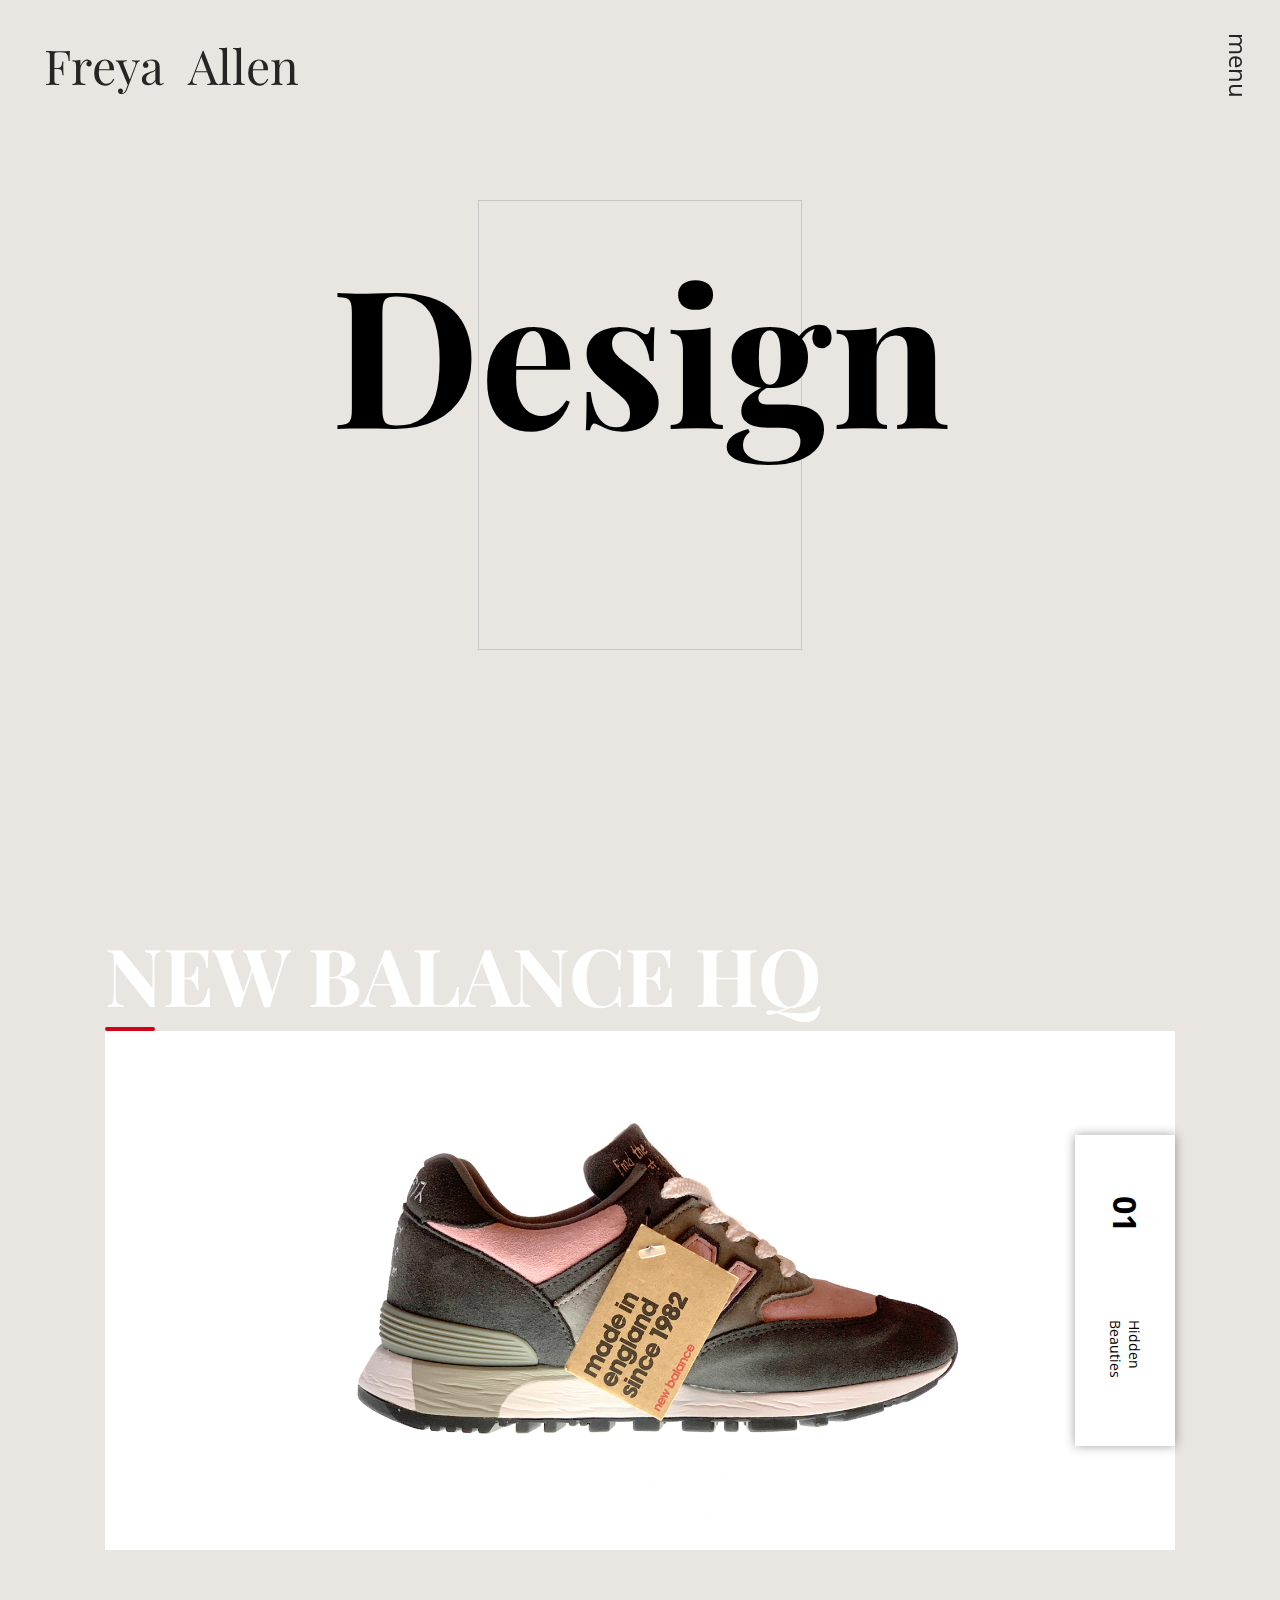
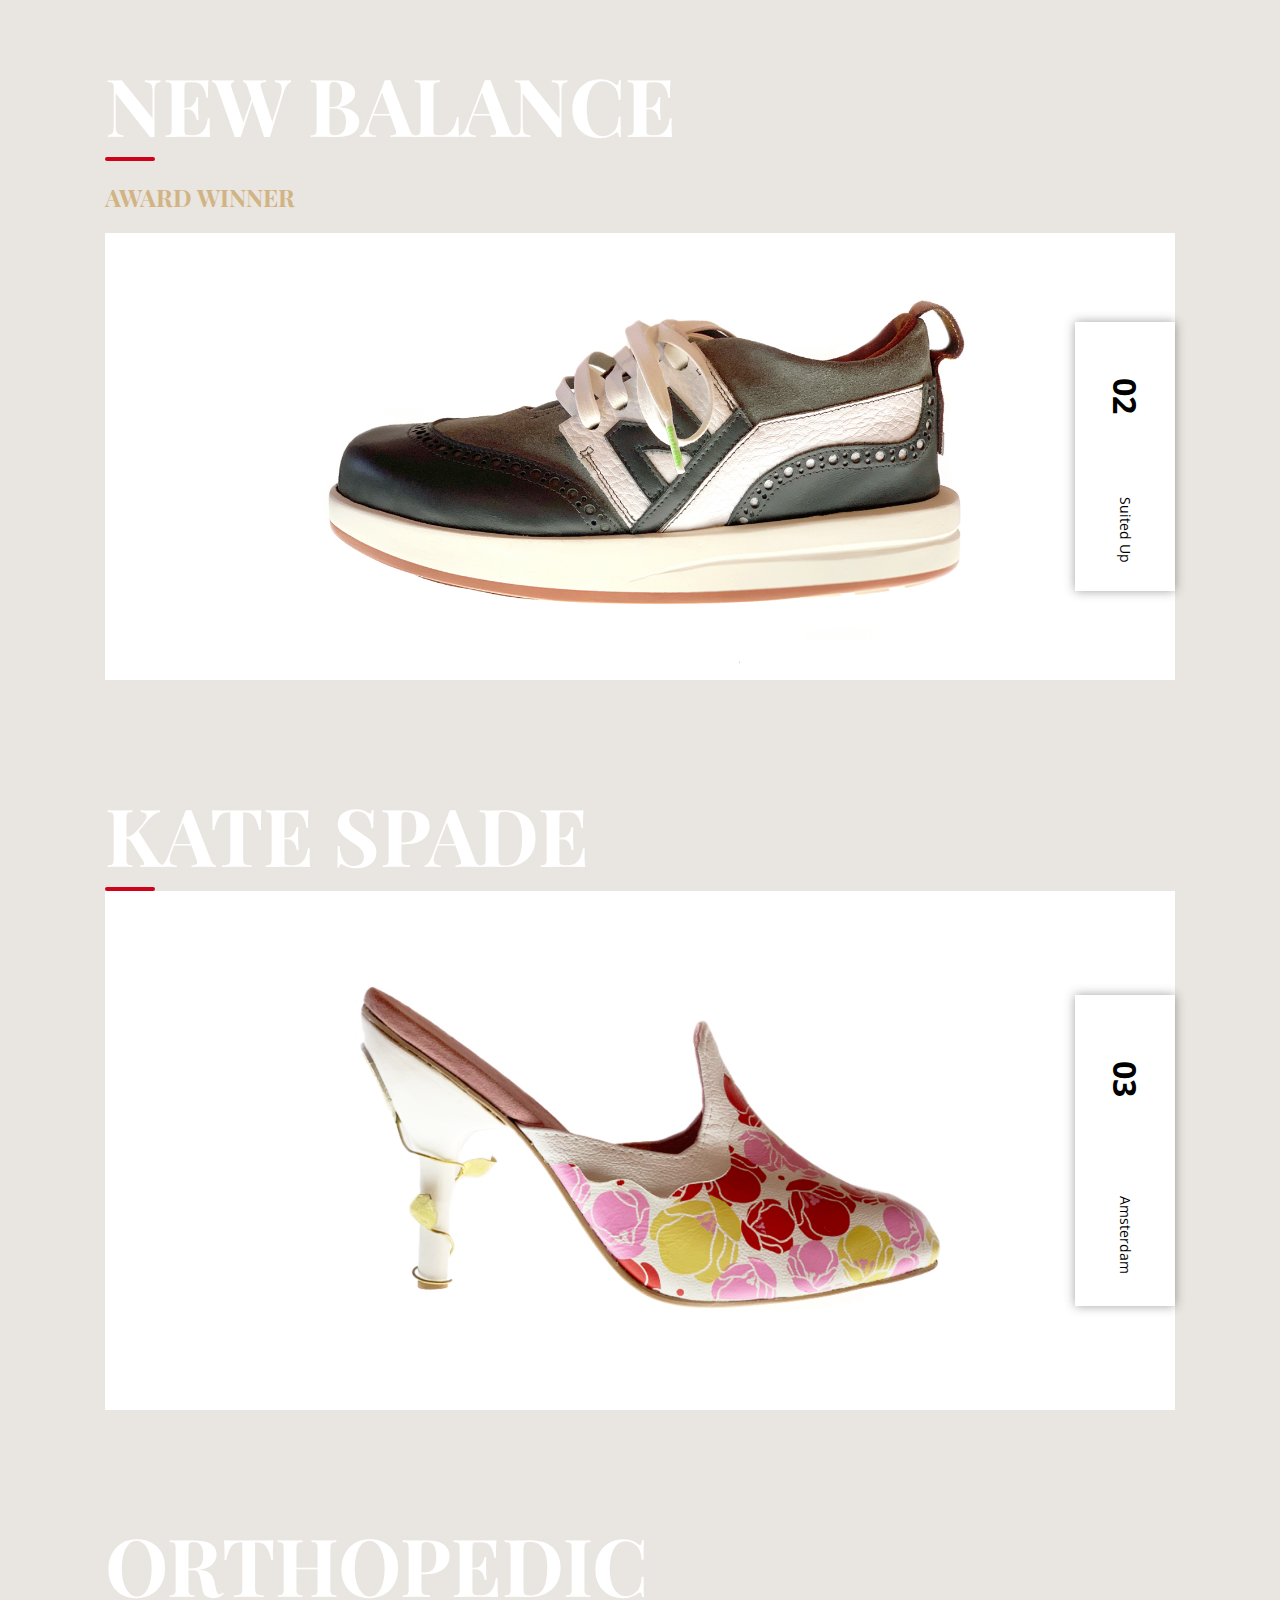
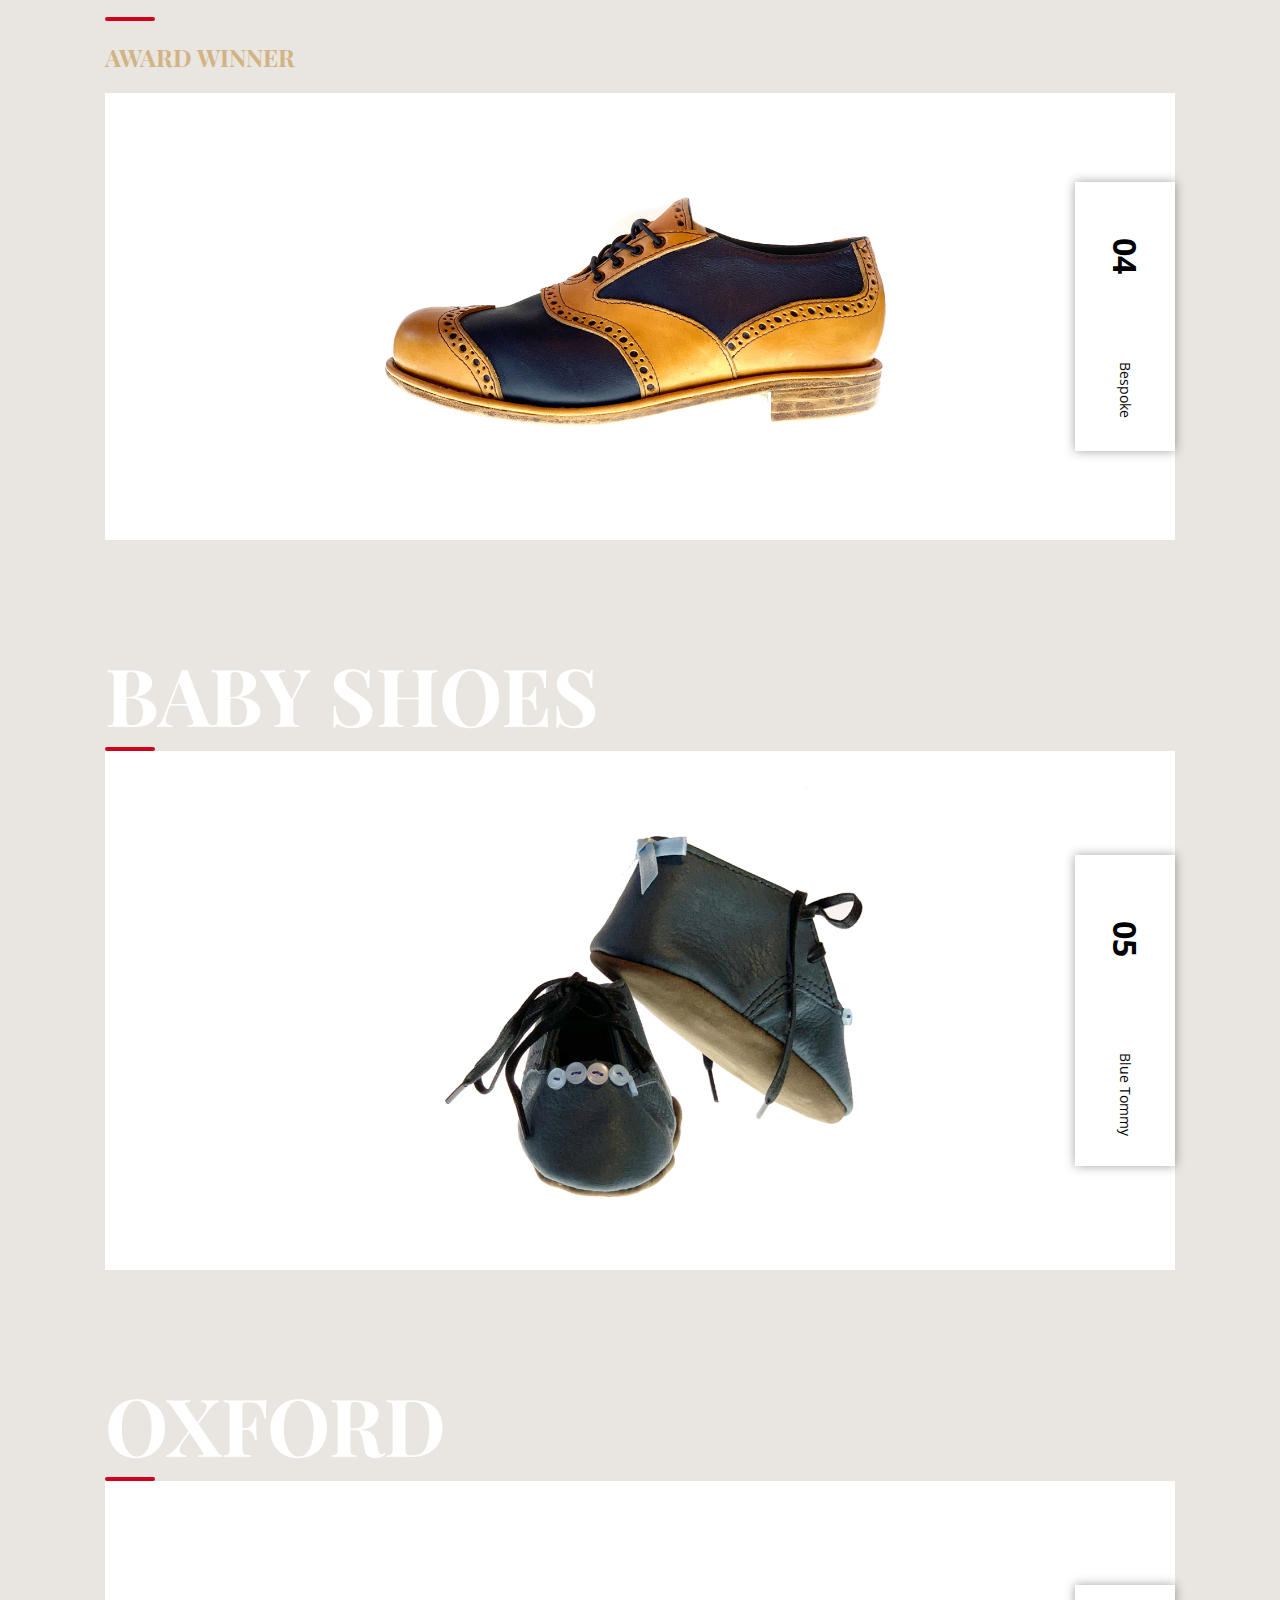
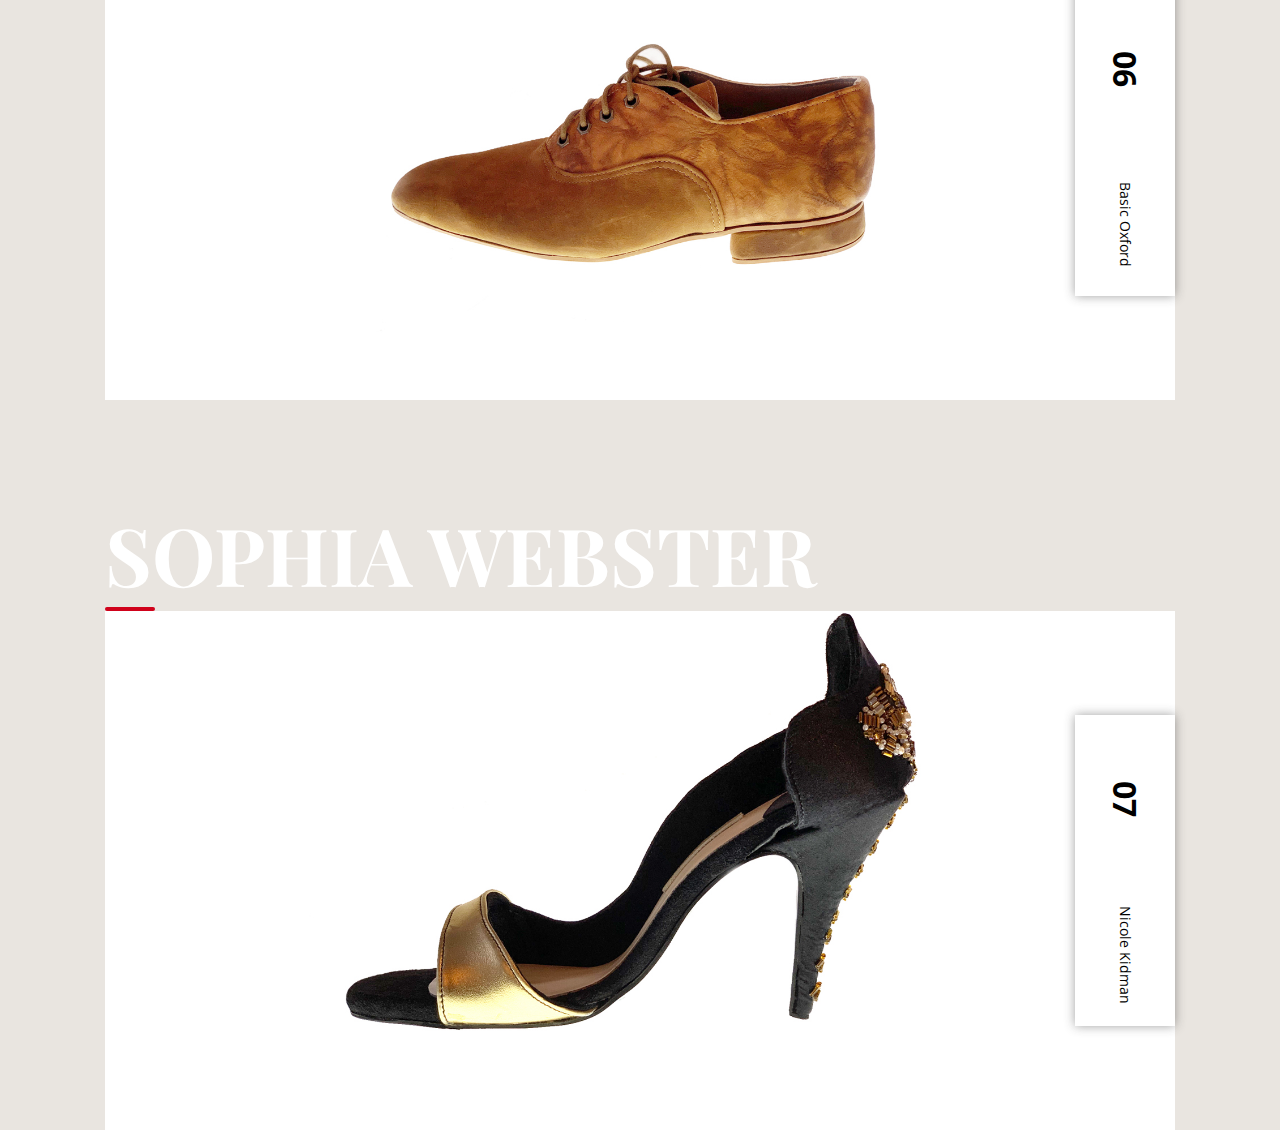
==== commit 05295de2: "Fixed error with numbers in content" ====
--- a/index.html
+++ b/index.html
@@ -4,16 +4,15 @@
 <head>
   <meta charset="utf-8">
   <meta name="viewport" content="width=device-width, initial-scale=1.0">
-  <meta name=”description” content=”Freya Allen - Footwear Design Portfolio”>
   <title>P16181523</title>
   <link href="https://fonts.googleapis.com/css?family=Open+Sans:300,400" rel="stylesheet">
-  <link rel="stylesheet" href="https://use.fontawesome.com/releases/v5.6.1/css/all.css" integrity="sha384-gfdkjb5BdAXd+lj+gudLWI+BXq4IuLW5IT+brZEZsLFm++aCMlF1V92rMkPaX4PP" crossorigin="anonymous">
+  <link rel="stylesheet" href="https://use.fontawesome.com/releases/v5.6.1/css/all.css" integrity="sha384-gfdkjb5BdAXd+lj+gudLWI+BXq4IuLW5IT+brZEZsLFm++aCMlF1V92rMkPaX4PP"
+    crossorigin="anonymous">
   <link href="https://fonts.googleapis.com/css?family=Playfair+Display:400,700" rel="stylesheet">
   <link rel="stylesheet" href="css/styles.css">
 </head>
 
 <body id="body">
-
 
   <div id="navbar">
     <a href="index.html">
@@ -30,41 +29,29 @@
         <li class="ghost">n</li>
       </ul>
     </a>
-
     <a href="#" class="menu" id="menu">menu</a>
   </div>
 
   <nav class="overlay" id="overlay">
-
     <div class="right">
       <div class="right-one"></div>
       <div class="right-two"></div>
     </div>
-
     <ul>
       <li><a href="index.html">Portfolio</a><span class="number">01</span></li>
       <li><a href="gallery.html">Gallery</a><span class="number">02</span></li>
       <li><a href="about.html">About</a><span class="number">03</span></li>
       <li><a href="contact.html">Contact</a><span class="number">04</span></li>
     </ul>
-
     <a href="#" class="menu" id="close">close</a>
-
   </nav>
 
-
   <div class="floating-links">
-    <a class="social"><i class="fab fa-linkedin"></i></a>
-    <a class="social"><i class="fab fa-instagram"></i></a>
-    <a class="social"><i class="fab fa-behance-square"></i></a>
+    <a href="https://www.linkedin.com/in/freya-allen-a55a23171/" class="social"><i class="fab fa-linkedin"></i></a>
+    <a href="https://www.behance.net/freyajade9d2b2" class="social"><i class="fab fa-behance-square"></i></a>
   </div>
 
-
   <main>
-
-
-
-
 
     <section class="titles" id="titles">
       <div class="borderbox" id="borderbox">
@@ -92,20 +79,15 @@
       </div>
     </section>
 
-    <div id="container">
-      <div id="inner"></div>
-    </div>
-
     <div class="box">
       <div class="box-titles">
         <h1 class="project-title">NEW BALANCE HQ</h1>
         <div class="line"></div>
-
       </div>
-      <div id="image" class="image6">
+      <div class="image image6">
         <div class="settings">
           <h5>01</h5>
-          <h6>Suited Up</h6>
+          <h6>Hidden Beauties</h6>
         </div>
       </div>
     </div>
@@ -116,10 +98,10 @@
         <div class="line"></div>
         <h3 class="award">Award Winner</h3>
       </div>
-      <div id="image" class="image1">
+      <div class="image image1">
         <div class="settings">
-          <h5>01</h5>
-          <h6>Hidden Beauties</h6>
+          <h5>02</h5>
+          <h6>Suited Up</h6>
         </div>
       </div>
     </div>
@@ -129,9 +111,9 @@
         <h1 class="project-title">KATE SPADE</h1>
         <div class="line"></div>
       </div>
-      <div id="image" class="image2">
+      <div class="image image2">
         <div class="settings">
-          <h5>02</h5>
+          <h5>03</h5>
           <h6>Amsterdam</h6>
         </div>
       </div>
@@ -143,13 +125,12 @@
         <div class="line"></div>
         <h3 class="award">Award Winner</h3>
       </div>
-      <div id="image" class="image3">
+      <div class="image image3">
         <div class="settings">
-          <h5>03</h5>
+          <h5>04</h5>
           <h6>Bespoke</h6>
         </div>
       </div>
-
     </div>
 
     <div class="box">
@@ -157,9 +138,9 @@
         <h1 class="project-title">baby shoes</h1>
         <div class="line"></div>
       </div>
-      <div id="image" class="image4">
+      <div class="image image4">
         <div class="settings">
-          <h5>04</h5>
+          <h5>05</h5>
           <h6>Blue Tommy</h6>
         </div>
       </div>
@@ -171,9 +152,9 @@
         </h1>
         <div class="line"></div>
       </div>
-      <div id="image" class="image5">
+      <div class="image image5">
         <div class="settings">
-          <h5>05</h5>
+          <h5>06</h5>
           <h6>Basic Oxford</h6>
         </div>
       </div>
@@ -185,9 +166,9 @@
         </h1>
         <div class="line"></div>
       </div>
-      <div id="image" class="image7">
+      <div class="image image7">
         <div class="settings">
-          <h5>05</h5>
+          <h5>07</h5>
           <h6>Nicole Kidman</h6>
         </div>
       </div>
@@ -195,12 +176,8 @@
 
   </main>
 
-
-
   <script src="js/javascript.js"></script>
-
 
 </body>
 
-
 </html>--- a/css/styles.css
+++ b/css/styles.css
@@ -1,5 +1,4 @@
 /* MOBILE AND GLOBAL STYLES */
-
 
 #titles {
   perspective: 25px;
@@ -8,7 +7,6 @@
 #borderbox {
   transition: transform 0.5s;
 }
-
 
 .shoe {
   stroke: rgb(39, 36, 36);
@@ -23,7 +21,6 @@
     stroke-dashoffset: 0;
   }
 }
-
 
 * {
   margin: 0;
@@ -109,7 +106,6 @@
 }
 
 .logo li {
-
   float: left;
   font-size: 200%;
   opacity: 1;
@@ -143,8 +139,6 @@
   font-family: 'Open Sans', sans-serif;
 }
 
-
-
 .menu:hover {
   border-bottom: 2px solid rgb(39, 36, 36);
 }
@@ -157,8 +151,6 @@
 #close:hover {
   border-bottom: 2px solid white;
 }
-
-
 
 .overlay {
   position: fixed;
@@ -188,7 +180,6 @@
 
 .overlay ul li {
   margin: 20px 10px;
-
 }
 
 .overlay ul li a {
@@ -206,7 +197,6 @@
   font-weight: 700;
   color: rgb(134, 134, 134);
   transition: 0.5s;
-
 }
 
 .overlay ul li a:hover {
@@ -240,11 +230,10 @@
 .right-one {
   visibility: hidden;
   flex: 1;
-  background-image: url(../images/gallery/img16.jpeg);
+  background-image: url(../images/gallery/img2.jpeg);
   background-position: center;
   background-size: cover;
 }
-
 
 .right-two {
   visibility: hidden;
@@ -254,7 +243,6 @@
   background-size: cover;
 }
 
-
 .box {
   width: 95%;
   height: 70vh;
@@ -307,7 +295,7 @@
   box-shadow: 0px 0px 10px 0px rgba(50, 50, 50, 0.46);
 }
 
-#image {
+.image {
   position: relative;
   height: 100%;
   display: flex;
@@ -321,13 +309,11 @@
   background-size: cover;
 }
 
-
 .image1:hover {
   animation: image-1 8s infinite;
 }
 
 @keyframes image-1 {
-
   0% {
     background-image: url(../images/shoes/NB1.jpg);
   }
@@ -360,7 +346,6 @@
 }
 
 @keyframes image-2 {
-
   0% {
     background-image: url(../images/shoes/amsterdam2.jpg);
   }
@@ -381,7 +366,6 @@
     background-image: url(../images/shoes/amsterdam2.jpg);
   }
 }
-
 
 .image3 {
   background-image: url(../images/shoes/bespoke3.jpg);
@@ -394,7 +378,6 @@
 }
 
 @keyframes image-3 {
-
   0% {
     background-image: url(../images/shoes/bespoke3.jpg);
   }
@@ -411,7 +394,6 @@
     background-image: url(../images/shoes/bespoke3.jpg);
   }
 }
-
 
 .image4 {
   background-image: url(../images/shoes/babyshoe1.jpg);
@@ -424,7 +406,6 @@
 }
 
 @keyframes image-4 {
-
   0% {
     background-image: url(../images/shoes/babyshoe1.jpg);
   }
@@ -445,7 +426,6 @@
     background-image: url(../images/shoes/babyshoe1.jpg);
   }
 }
-
 
 .image5 {
   background-image: url(../images/shoes/Oxford1.jpg);
@@ -458,7 +438,6 @@
 }
 
 @keyframes image-5 {
-
   0% {
     background-image: url(../images/shoes/Oxford1.jpg);
   }
@@ -475,7 +454,6 @@
     background-image: url(../images/shoes/Oxford1.jpg);
   }
 }
-
 
 .image6 {
   background-image: url(../images/shoes/HQ1.jpg);
@@ -488,7 +466,6 @@
 }
 
 @keyframes image-6 {
-
   0% {
     background-image: url(../images/shoes/HQ1.jpg);
   }
@@ -509,7 +486,6 @@
     background-image: url(../images/shoes/HQ1.jpg);
   }
 }
-
 
 .image7 {
   background-image: url(../images/shoes/sophia1.jpg);
@@ -522,7 +498,6 @@
 }
 
 @keyframes image-7 {
-
   0% {
     background-image: url(../images/shoes/sophia1.jpg);
   }
@@ -579,13 +554,10 @@
   color: white;
 }
 
-
 .black-bc {
   background-color: rgb(39, 36, 36);
   transition: 1s;
 }
-
-
 
 /*    Contact Page     */
 
@@ -660,13 +632,11 @@
   transition: 0.3s;
   font-size: 50%;
   margin-bottom: 50px;
-
 }
 
 button:hover {
   background-color: rgb(51, 49, 49);
 }
-
 
 /*  End contact page   */
 
@@ -735,12 +705,10 @@
   font-weight: 100;
   font-family: 'Open Sans', sans-serif;
   transition: 0.3s;
-
 }
 
 .button:hover {
   background-color: rgb(51, 49, 49);
-
 }
 
 /*  End gallery page   */
@@ -770,7 +738,6 @@
 }
 
 .cv-company {
-  
   font-size: 90%;
   font-weight: 500;
 }
@@ -791,11 +758,9 @@
   margin-left: auto;
 }
 
-
 /*  End about page   */
 
 /* TABLET STYLES */
-
 
 @media screen and (min-width: 500px) {
 
@@ -811,8 +776,7 @@
 
   .box,
   .about-page,
-  .contact-page
-   {
+  .contact-page {
     width: calc(100% - 160px);
     margin: auto;
   }
@@ -824,19 +788,17 @@
   .cv-title {
     font-size: 350%;
   }
-  
+
   .cv-position {
     font-size: 120%;
     font-weight: 700;
   }
-  
+
   .cv-company {
     font-size: 100%;
     font-weight: 500;
   }
 
- 
-
   .box {
     margin-top: 100px;
   }
@@ -895,8 +857,7 @@
     visibility: visible;
   }
 
-
-  #image {
+  .image {
     position: relative;
     height: 100%;
     display: flex;
@@ -993,7 +954,6 @@
 
   .project-title {
     font-size: 500%;
-
   }
 
   .award {
@@ -1045,6 +1005,4 @@
   .gallery-img {
     width: 50%;
   }
-
-
 }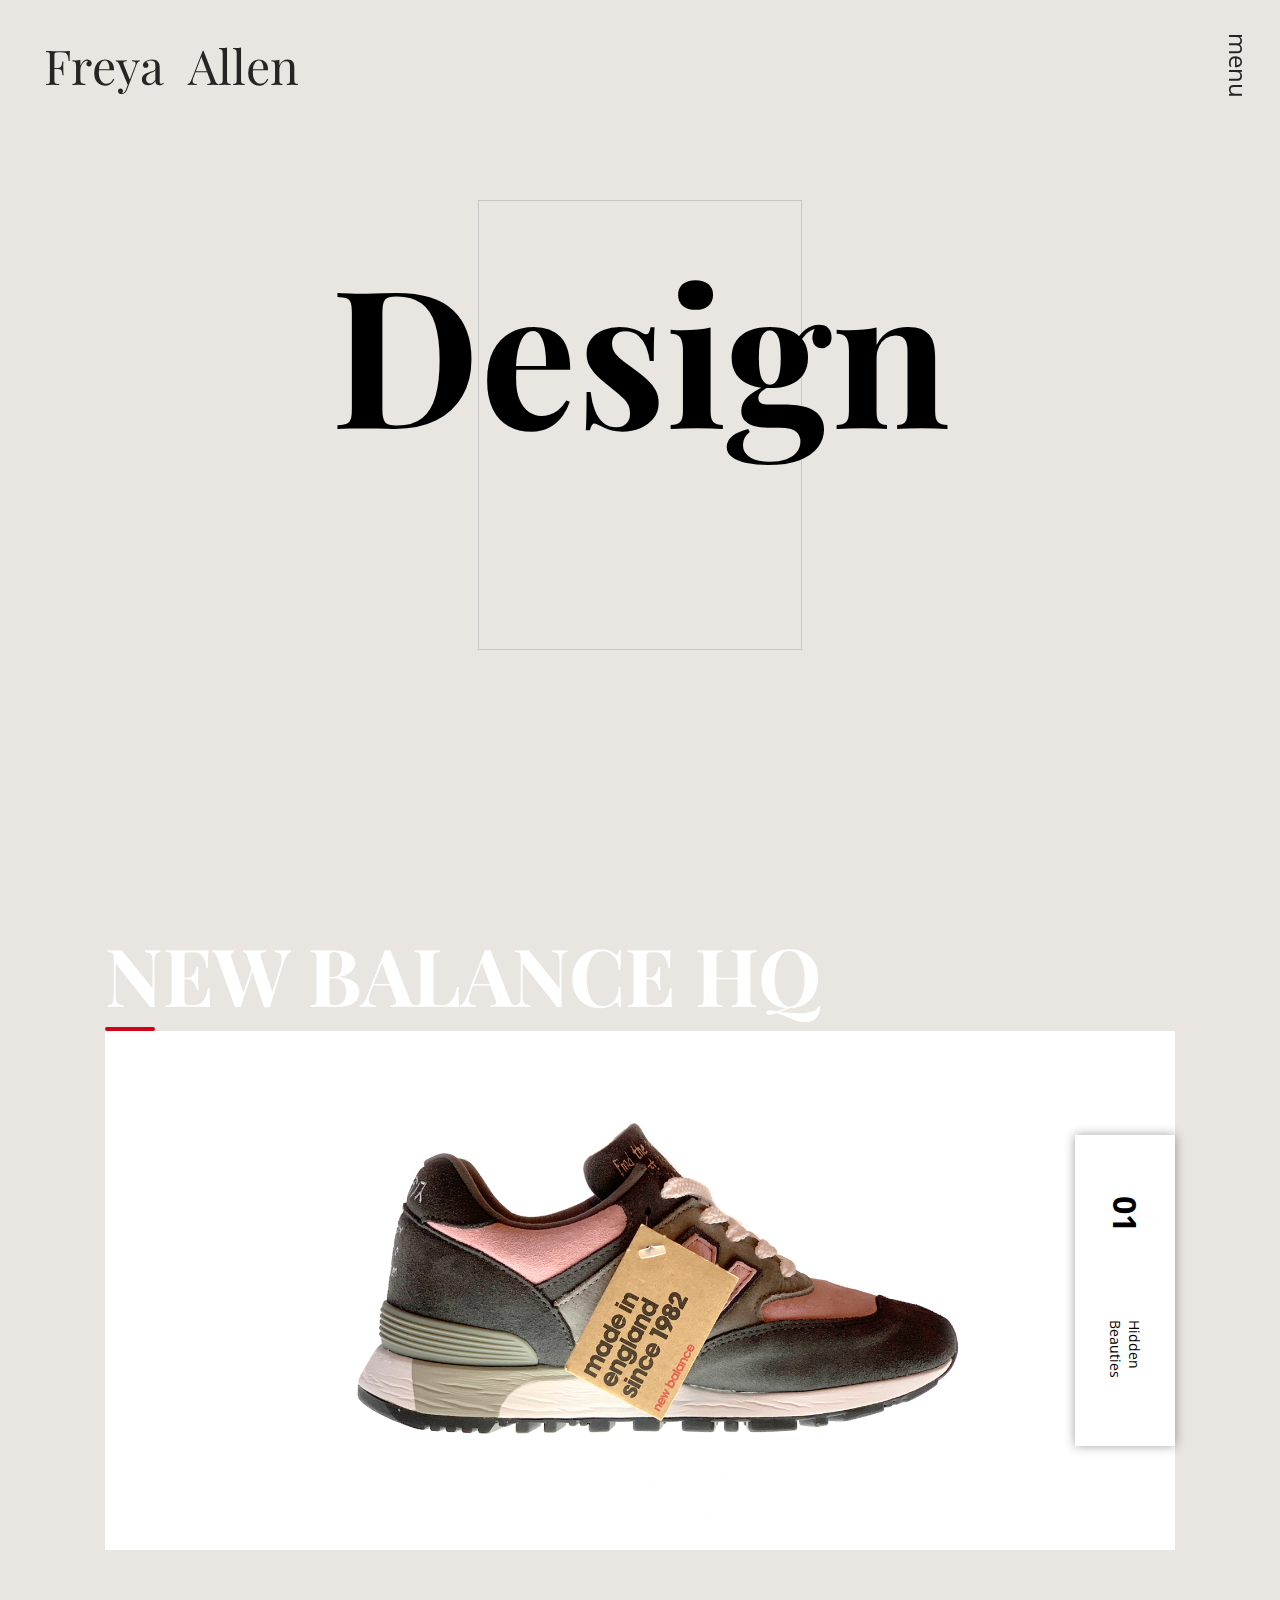
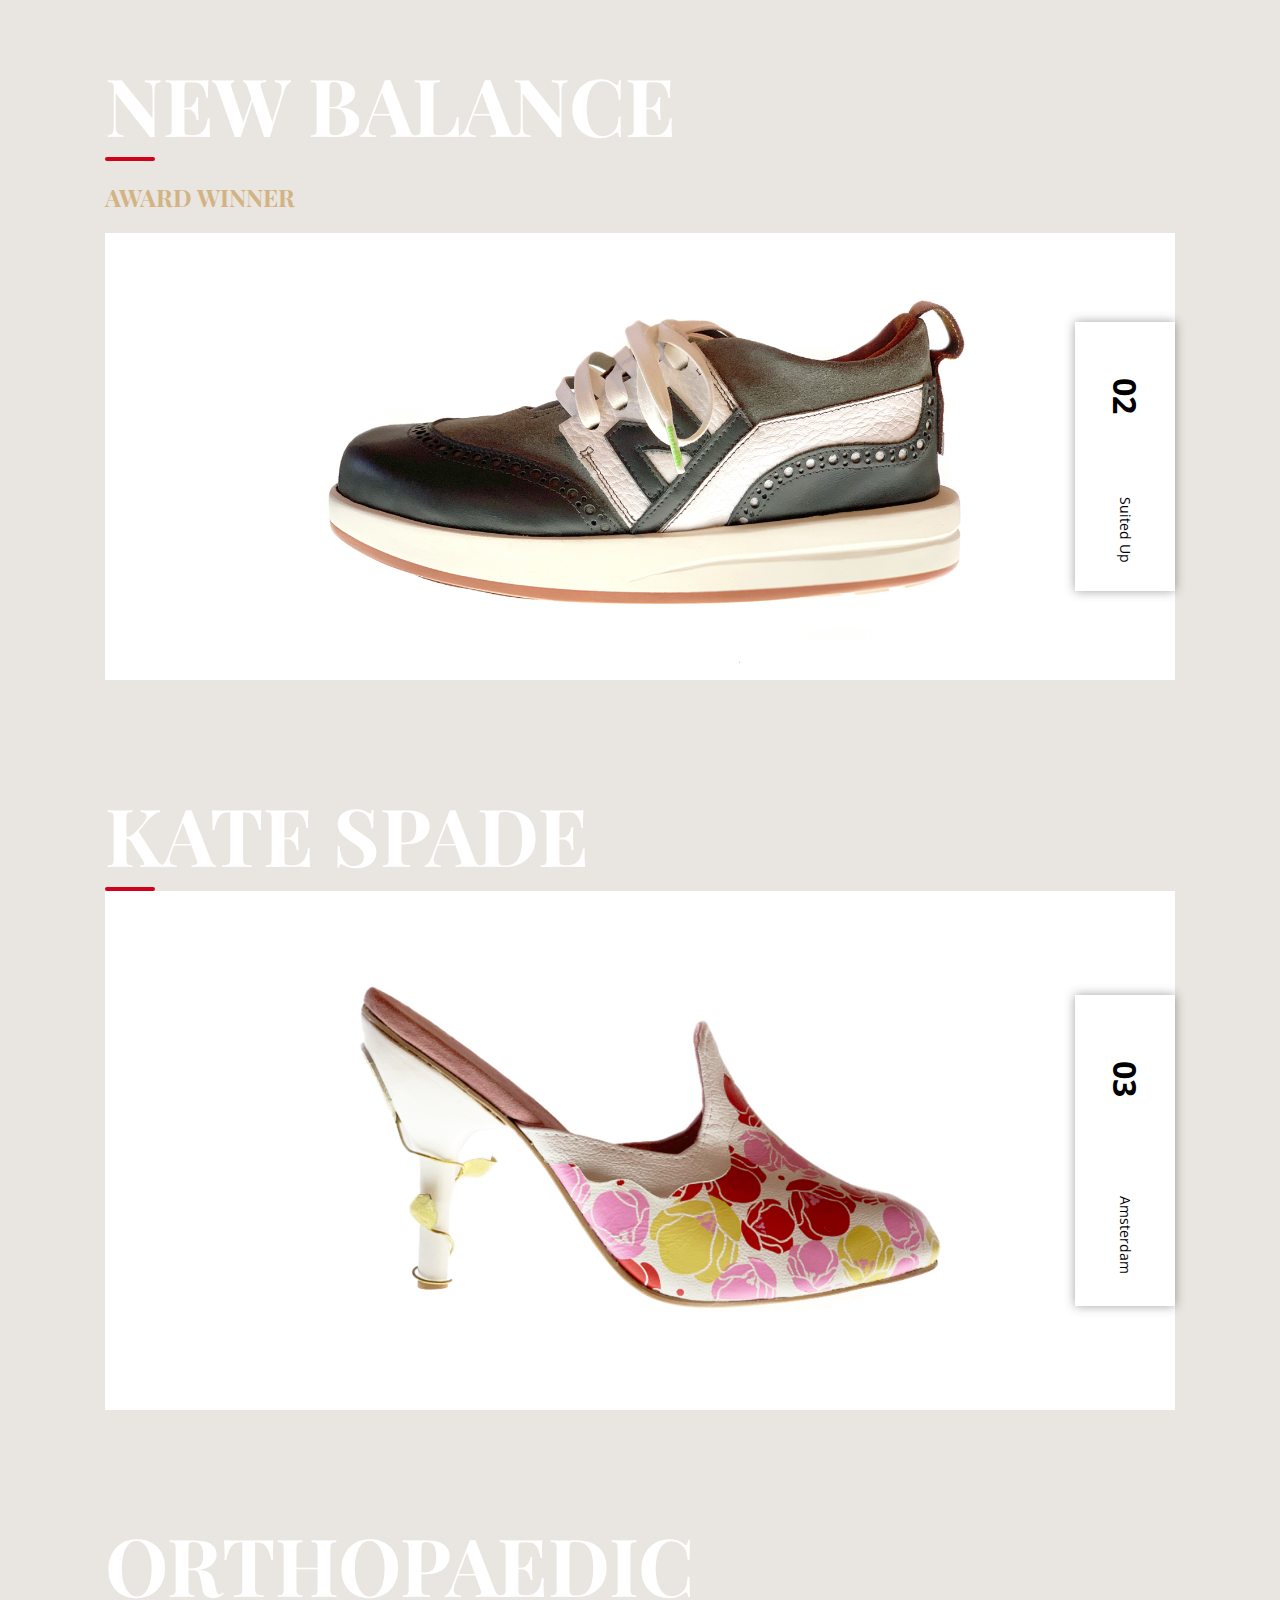
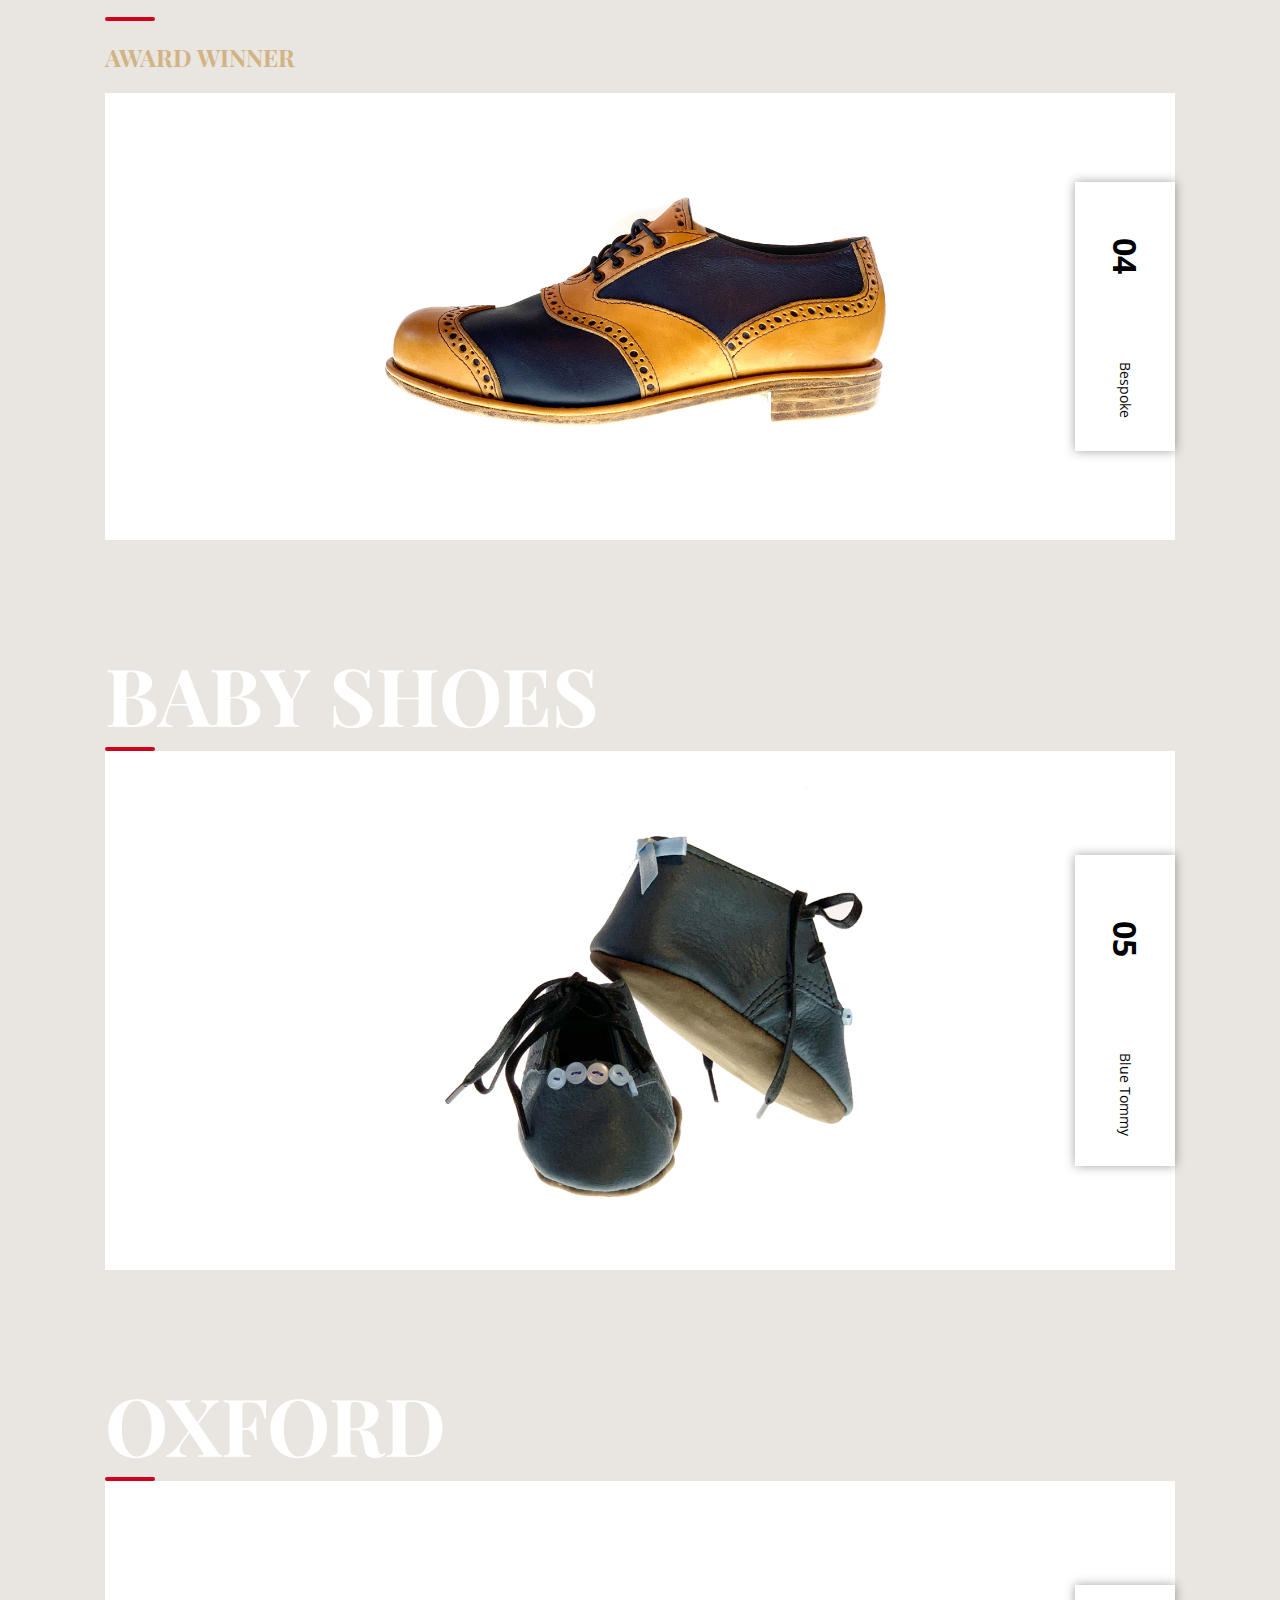
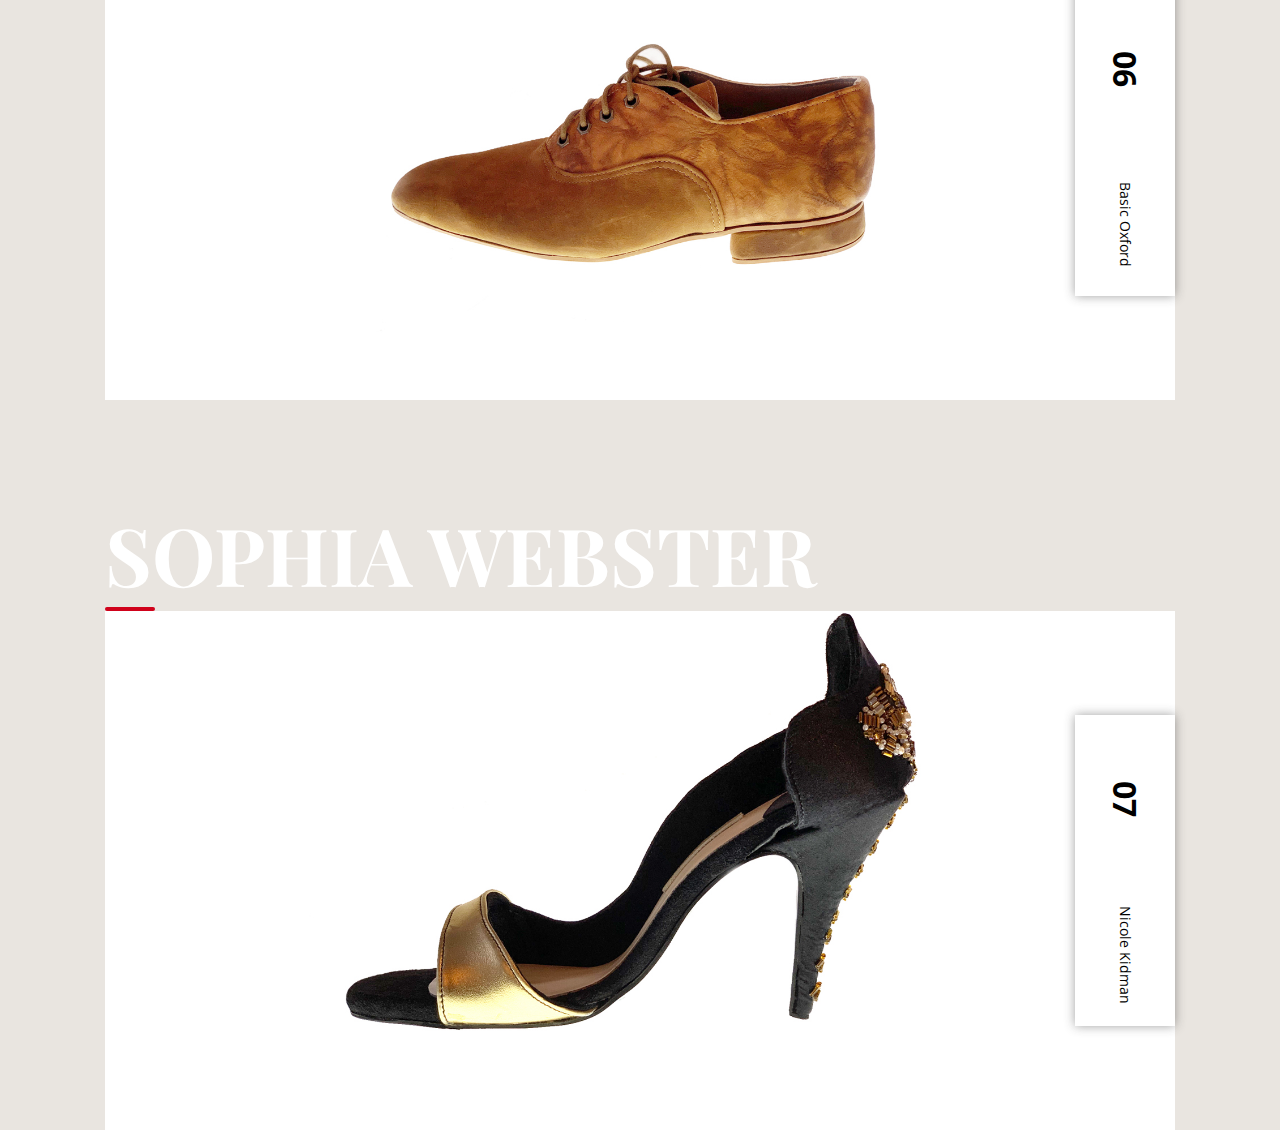
==== commit aebf8bc7: "fixed spelling error and added alt tags to images in gallery" ====
--- a/index.html
+++ b/index.html
@@ -121,7 +121,7 @@
 
     <div class="box">
       <div class="box-titles">
-        <h1 class="project-title">orthopedic</h1>
+        <h1 class="project-title">orthopaedic</h1>
         <div class="line"></div>
         <h3 class="award">Award Winner</h3>
       </div>
